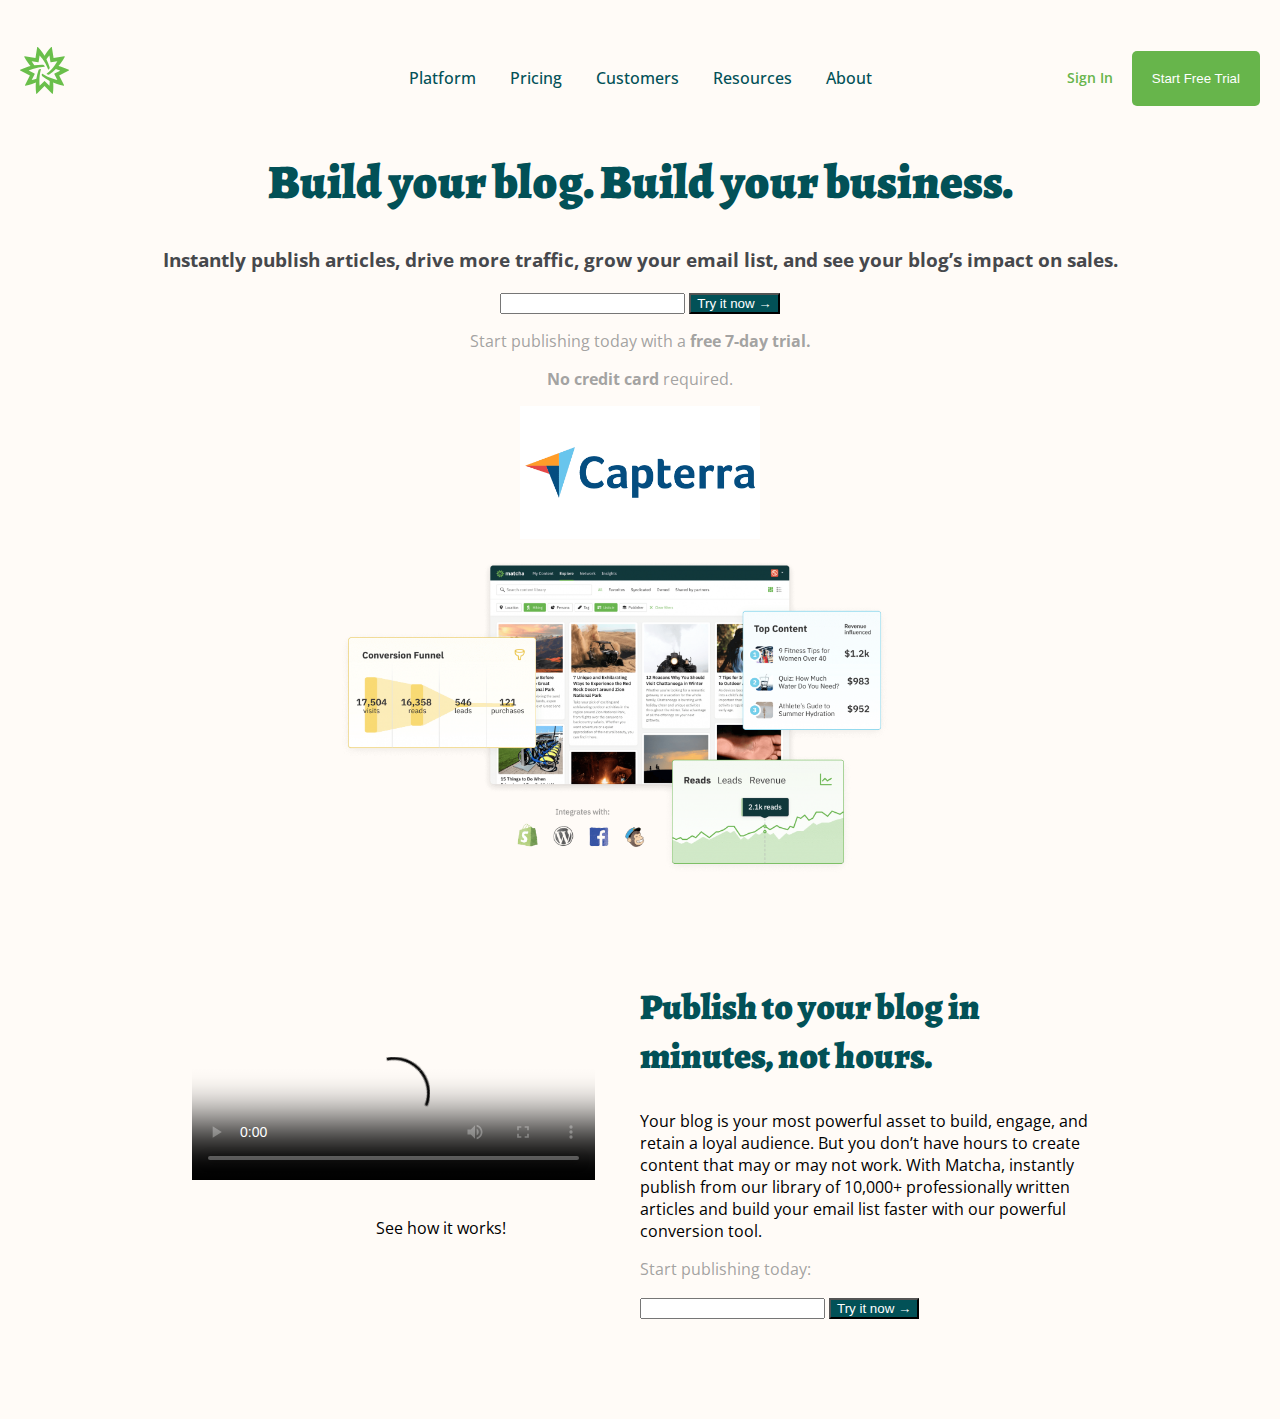
==== index.html @ ad41c211 "Este es el commit de la tercera clase" ====
<!DOCTYPE html>
<html>
    <head>
        <link rel="preconnect" href="https://fonts.googleapis.com">
        <link rel="preconnect" href="https://fonts.gstatic.com" crossorigin>
        <link href="https://fonts.googleapis.com/css2?family=Alegreya:wght@500;700;900&family=Open+Sans:wght@400;500;700&display=swap" rel="stylesheet">
        <link rel="stylesheet" href="styles.css">
        <title>Matcha</title>
    </head>
    <body>

        <!-- Esta es la barra de navegacion -->
        <section>
            <header class="header">
                <a href="/" class="imagen_matcha">
                    <img class="logo_matcha" src="images/matcha-logo.svg" alt="Logo de Matcha">
                </a>

                <nav class="navbar">
                    <ul>
                        <li>Platform</li>
                        <li>Pricing</li>
                        <li>Customers</li>
                        <li>Resources</li>
                        <li>About</li>
                    </ul>
                </nav>

                <div class="actions">
                    <a href="/">Sign In</a>
                    <button>Start Free Trial</button>
                </div>
            </header>
        </section>


        <!-- Esta es la seccion inicial -->
        <section class="main">
            <h1>Build your blog. Build your business.</h1>
            <h3>
                Instantly publish articles, drive more traffic, grow your email list, and see your blog’s impact on sales.
            </h3>
            <form>
                <input type="email" />
                <button type="submit">
                    Try it now &rarr;
                </button>
            </form>

            <p class="color-gris-seccion-inicial">
                Start publishing today with a <strong>free 7-day trial.</strong>
            </p>
            <p class="color-gris-seccion-inicial">
                <strong>No credit card</strong> required.
            </p>

            <figure>
                <img class="first-image" src="images/capterra-inc-vector-logo.png" alt="Capterra">
            </figure>
            <figure>
                <img class="second-image" src="images/intro_group_image.png" alt="Intro to matcha">
            </figure>
        </section>

        <section class="publish">
            <article class="video">
                <div class="video-contenedor">
                    <video
                        class="cuadro-video"
                        poster="https://cdn.videvo.net/videvo_files/video/premium/video0036/thumbnails/computer_code00_small.jpg"
                        controls
                    >
                        <source
                            src="https://cdn.videvo.net/videvo_files/video/premium/video0036/small_watermarked/computer_code00_preview.mp4"
                        />
                        <source
                            src="https://cdn.videvo.net/videvo_files/video/premium/video0036/small_watermarked/computer_code00_preview.webm"
                        />
                    </video>
                </div>
                <figure class="see-how-it-works">
                    <img class="green-arrow" src="https://i.pinimg.com/474x/b0/61/de/b061de337ba79e850b40f7af96addc5a.jpg" alt="">
                    <p>See how it works!</p>
                </figure>
            </article>

            <!-- Poner el texto de la publicidad -->
            <article class="publicidad">
                <h2 class="titulo-publish">Publish to your blog in minutes, not hours.</h2>
                <p>
                    Your blog is your most powerful asset to build, engage, and retain a loyal audience. But you don’t have hours to create content that may or may not work. With Matcha, instantly publish from our library of 10,000+ professionally written articles and build your email list faster with our powerful conversion tool.
                </p>
                <p class="color-gris">Start publishing today:</p>
                <form>
                    <input type="email" />
                    <button type="submit">
                        Try it now &rarr;
                    </button>
                </form>
            </article>

        </section>
    </body>
</html>
---- styles.css ----
body {
    background-color: #fffbf7;
    margin: 0;
    font-family: "Open Sans", sans-serif;
}

h3 {
    color: #46484c;
}

.color-gris-seccion-inicial {
    color: #8b8b8bcc;
}

button {
    color: #ffffff;
    background-color: #025157;
}

.header {
    margin: 40px 20px 0;
    font-size: 0;
}

.header > * {
    display: inline-block;
    font-size: 16px;
    vertical-align: middle;
    height: 100%;
    line-height: 45px;
}

.header li {
    display: inline;
    margin: 0 15px;
}

.header ul {
    padding: 0;
}

.logo_matcha {
    width: 50px;
}

.imagen_matcha {
    width: 20%;
}

.navbar {
    width: 60%;
    text-align: center;
    color: #025157;
    font-weight: 500;
}

.actions {
    width: 20%;
    text-align: right;
    font-size: 14px;
    font-weight: 600;
}

.actions a {
    color: #67b54b;
    text-decoration: none;
    margin: 0 15px;
}

.actions button {
    border-radius: 5px;
    background-color: #67b54b;
    color: #ffffff;
    border: none;
    padding: 20px;
}

.first-image {
    width: 20%;
    text-align: center;
}

.second-image {
    width: 50%;
    text-align: center;
}

.main {
    text-align: center;
}

.main h1 {
    font-family: 'Alegreya', serif;
    font-size: 48px;
    font-weight: 900;
    color: #025157;
}

.publish {
    display: flex;
    width: 70%;
    margin: 100px auto;
    align-items: center;
}


.publish .publicidad .titulo-publish {
    font-family: 'Alegreya', serif;
    font-size: 36px;
    font-weight: 900;
    color: #025157;
    margin-top: 0;
}

.publish .publicidad .color-gris {
    color: #8b8b8bcc;
}

.publish .video {
    flex: 1;
}

.publish .video .video-contenedor {
    width: 90%;
}

.publish .video .video-contenedor .cuadro-video {
    width: 100%;
}

.publish .video .see-how-it-works {
    display: flex;
    justify-content: center;
}

.publish .video .see-how-it-works .green-arrow {
    width: 50px;
}

.publish .publicidad {
    flex: 1;
}
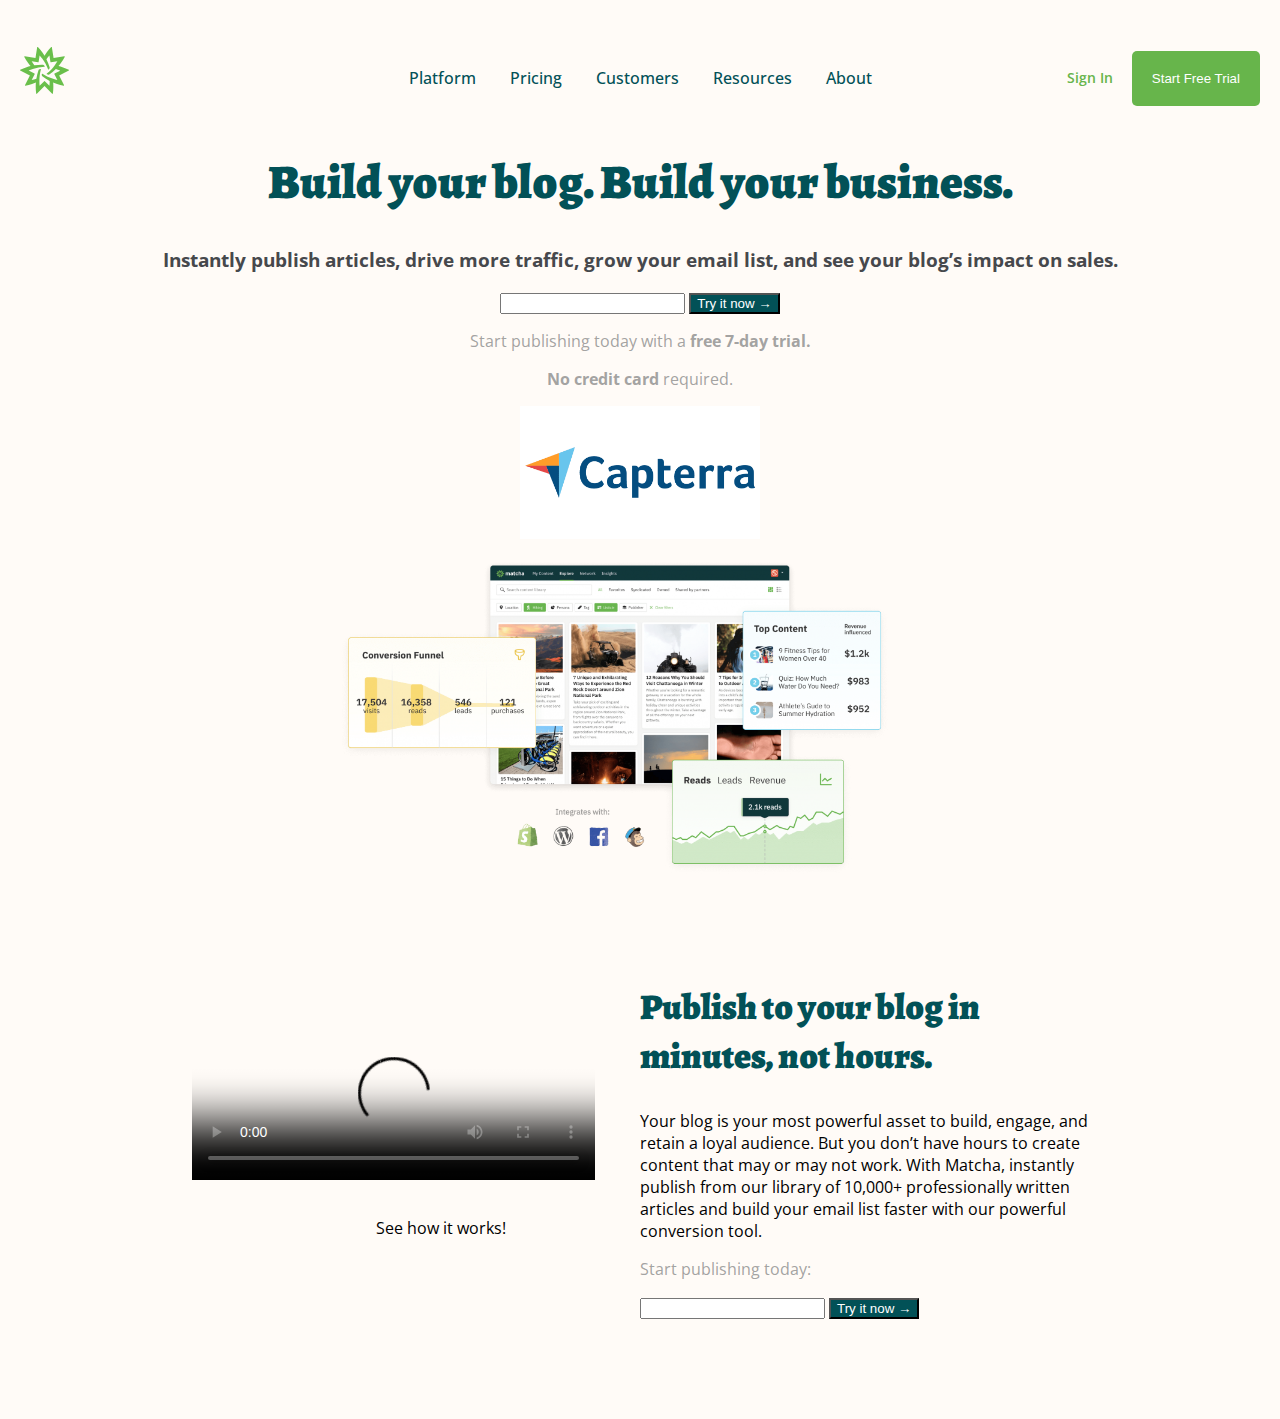
==== commit 61166f26: "Este commit cambia el de la tercera clase" ====
--- a/index.html
+++ b/index.html
@@ -99,6 +99,7 @@
                 </form>
             </article>
 
+
         </section>
     </body>
 </html>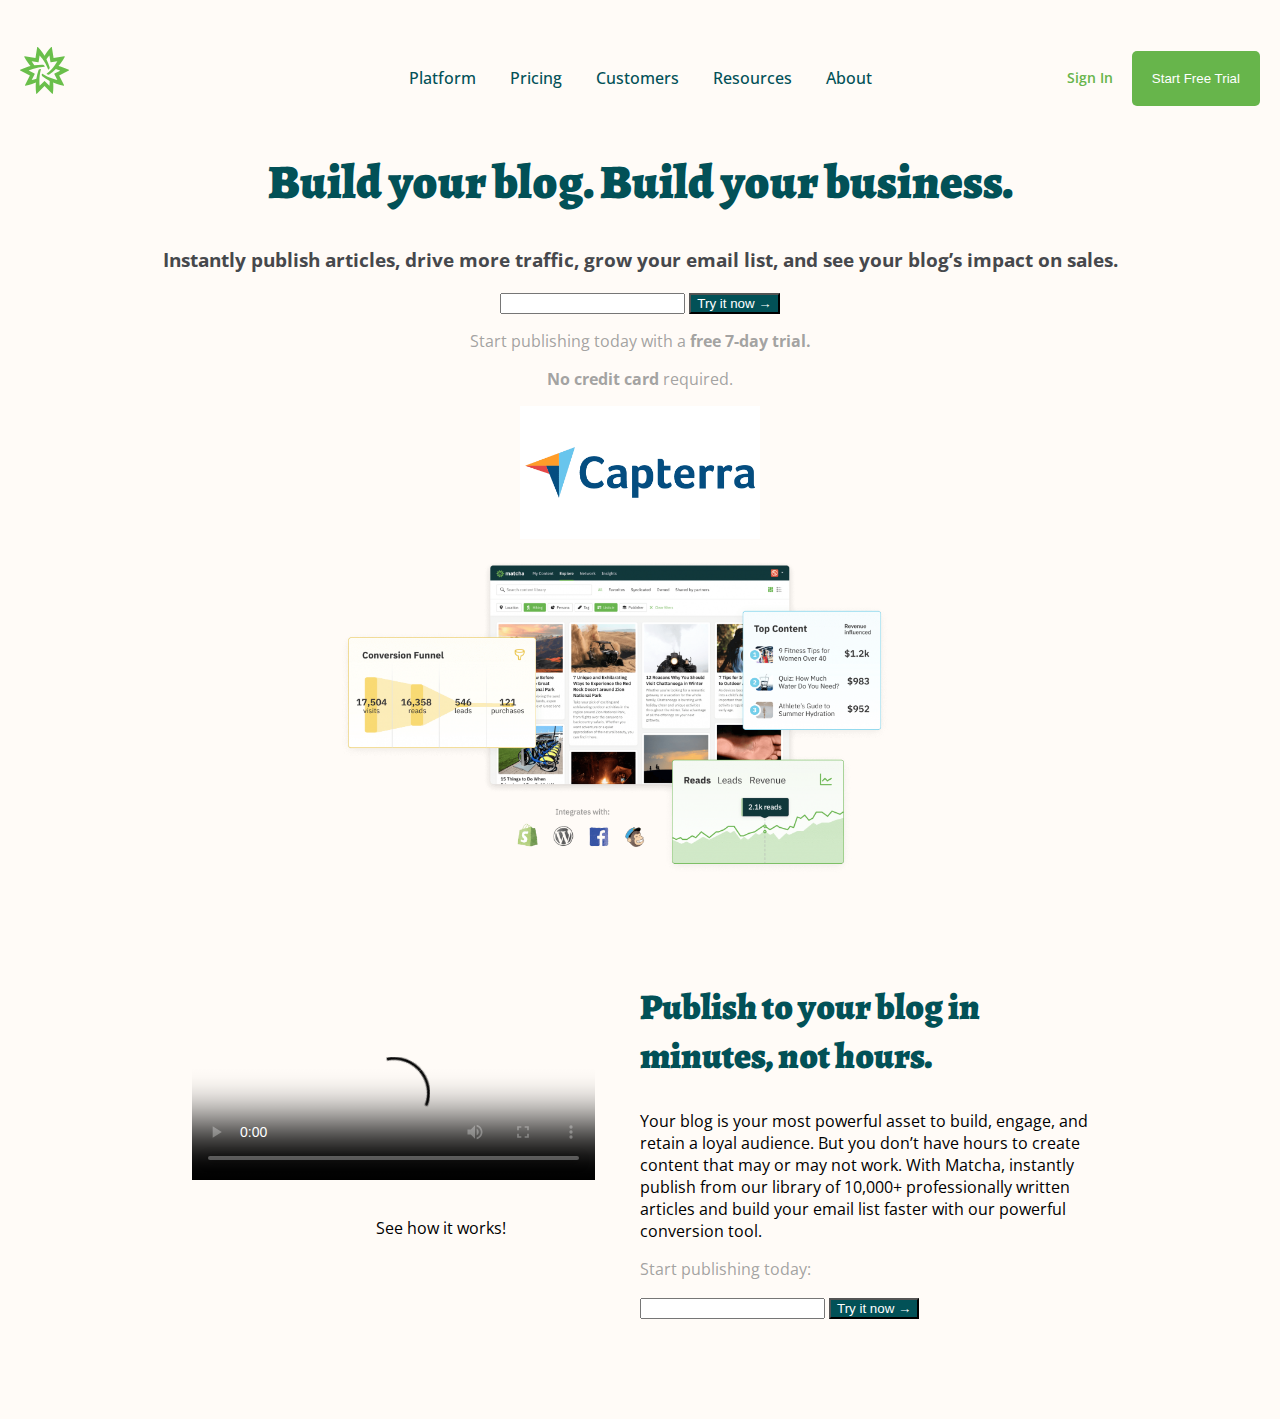
==== commit 9ef31425: "cambios en la rama develop de la tercera clase" ====
--- a/index.html
+++ b/index.html
@@ -99,7 +99,6 @@
                 </form>
             </article>
 
-
         </section>
     </body>
 </html>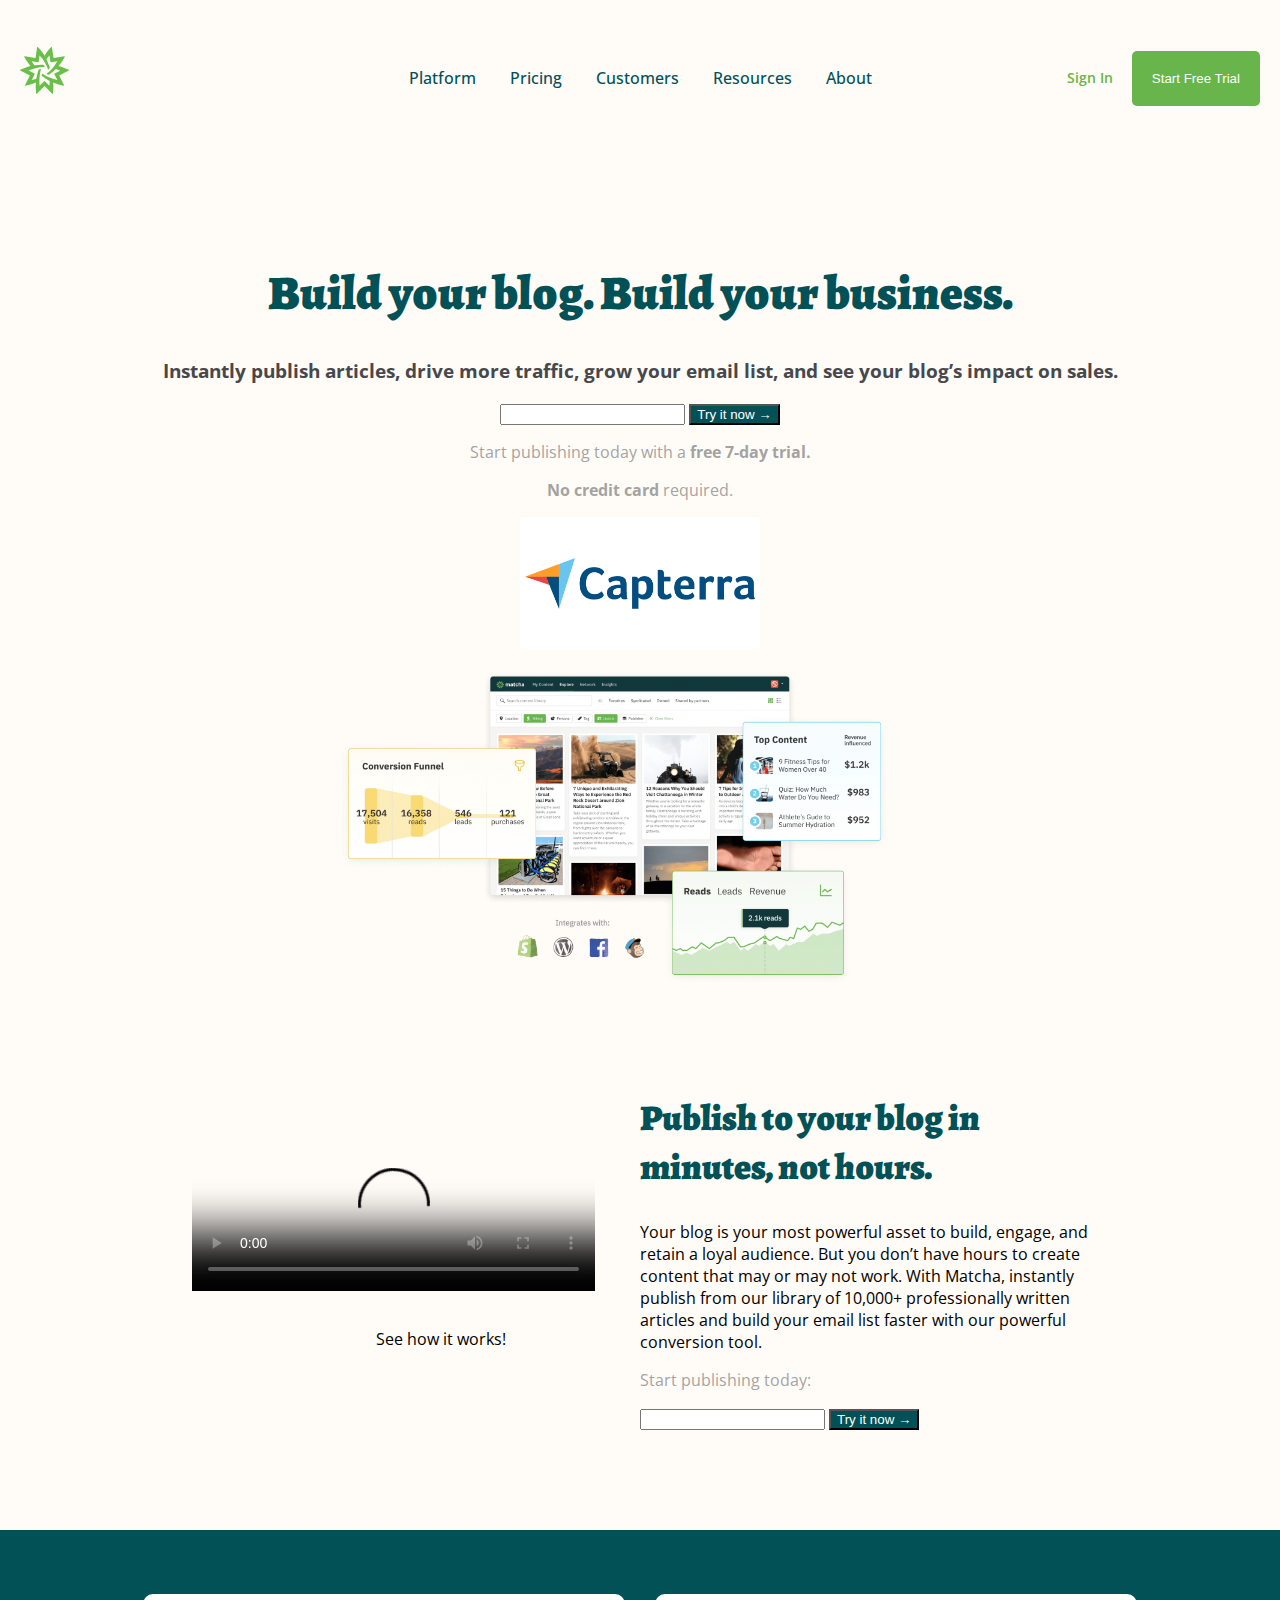
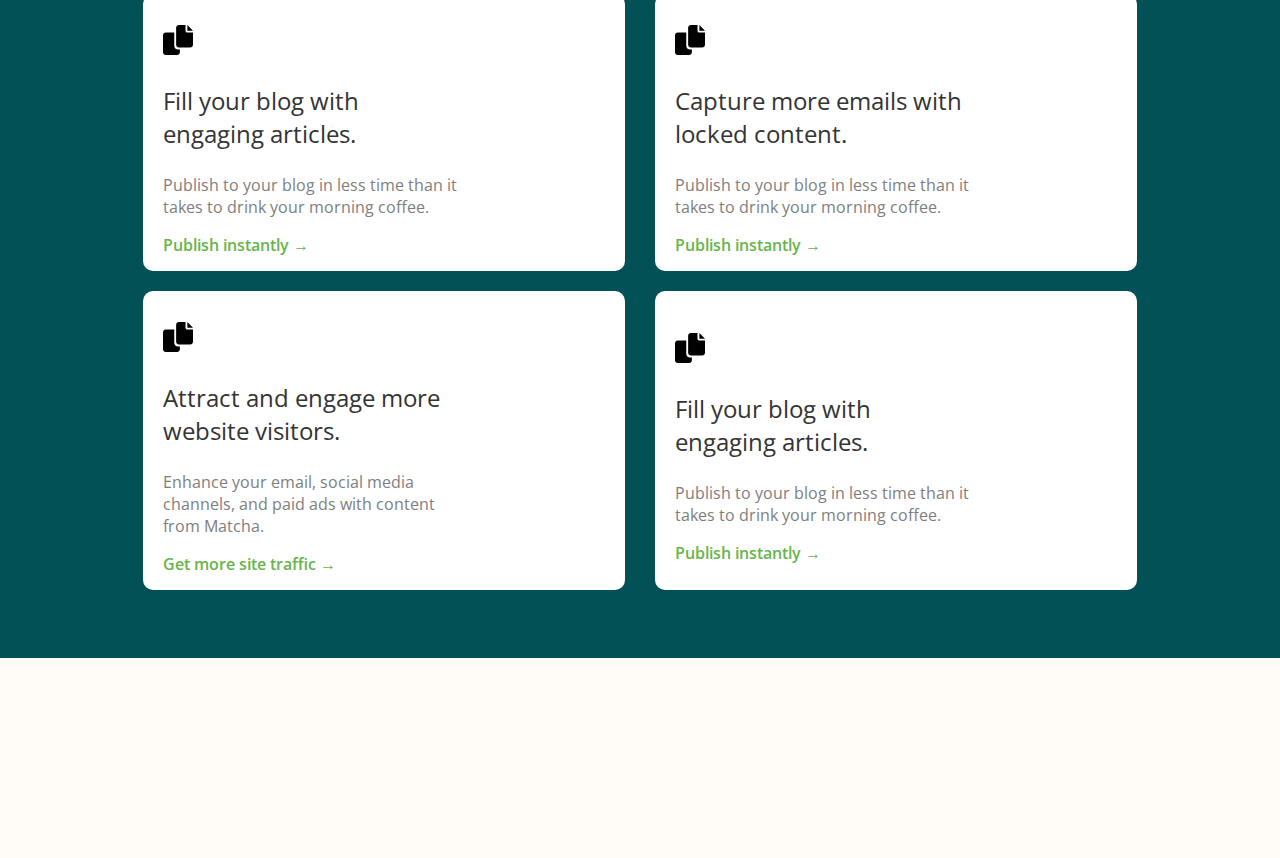
==== commit e19b2029: "Este es el cambio de la clase 4" ====
--- a/index.html
+++ b/index.html
@@ -10,7 +10,7 @@
     <body>
 
         <!-- Esta es la barra de navegacion -->
-        <section>
+        <section class="main-nav">
             <header class="header">
                 <a href="/" class="imagen_matcha">
                     <img class="logo_matcha" src="images/matcha-logo.svg" alt="Logo de Matcha">
@@ -99,6 +99,93 @@
                 </form>
             </article>
 
+
         </section>
+
+        <!-- Segunda seccion con grid y flexbox -->
+
+        <section class="features">
+            <article class="feature-card">
+                <div class="feature-content">
+                    <div class="feature-text">
+                        <figure>
+                            <img src="./images/copy-solid.svg" alt="Publish icon">
+                        </figure>
+                        <h3>Fill your blog with engaging articles.</h3>
+                        <p>
+                            Publish to your blog in less time than it takes to drink your
+                            morning coffee.
+                        </p>
+                        <a href="">Publish instantly →</a>
+                    </div>
+                    <div class="feature-image">
+                        <figure class="movimiento">
+                            <img src="https://getmatcha.com/wp-content/uploads/2020/08/Group-376-1.png" alt="">
+                        </figure>
+                    </div>
+                </div>
+            </article>
+            <article class="feature-card">
+                <div class="feature-content">
+                    <div class="feature-text">
+                        <figure>
+                            <img src="./images/copy-solid.svg" alt="Publish icon">
+                        </figure>
+                        <h3>Capture more emails with locked content.</h3>
+                        <p>
+                            Publish to your blog in less time than it takes to drink your
+                            morning coffee.
+                        </p>
+                        <a href="">Publish instantly →</a>
+                    </div>
+                    <div class="feature-image">
+                        <figure class="movimiento">
+                            <img src="https://getmatcha.com/wp-content/uploads/2020/08/Group-376-1.png" alt="">
+                        </figure>
+                    </div>
+                </div>
+            </article>
+            <article class="feature-card">
+                <div class="feature-content">
+                    <div class="feature-text">
+                        <figure>
+                            <img src="./images/copy-solid.svg" alt="Publish icon">
+                        </figure>
+                        <h3>Attract and engage more website visitors.</h3>
+                        <p>
+                            Enhance your email, social media channels, and paid ads with content from Matcha.
+                        </p>
+                        <a href="">Get more site traffic →</a>
+                    </div>
+                    <div class="feature-image">
+                        <figure class="movimiento">
+                            <img src="https://getmatcha.com/wp-content/uploads/2020/08/Group-376-1.png" alt="">
+                        </figure>
+                    </div>
+                </div>
+            </article>
+            <article class="feature-card">
+                <div class="feature-content">
+                    <div class="feature-text">
+                        <figure>
+                            <img src="./images/copy-solid.svg" alt="Publish icon">
+                        </figure>
+                        <h3>Fill your blog with engaging articles.</h3>
+                        <p>
+                            Publish to your blog in less time than it takes to drink your
+                            morning coffee.
+                        </p>
+                        <a href="">Publish instantly →</a>
+                    </div>
+                    <div class="feature-image">
+                        <figure class="movimiento">
+                            <img src="https://getmatcha.com/wp-content/uploads/2020/08/Group-376-1.png" alt="">
+                        </figure>
+                    </div>
+                </div>
+            </article>
+        </section>
+
+
     </body>
 </html>--- a/styles.css
+++ b/styles.css
@@ -15,6 +15,14 @@
 button {
     color: #ffffff;
     background-color: #025157;
+}
+
+.main-nav {
+    position: fixed;
+    top: 0;
+    left: 0;
+    right: 0;
+    background-color: #fffbf7;
 }
 
 .header {
@@ -87,6 +95,7 @@
 
 .main {
     text-align: center;
+    margin-top: 260px;
 }
 
 .main h1 {
@@ -140,3 +149,76 @@
 .publish .publicidad {
     flex: 1;
 }
+
+.features {
+    display: grid;
+    grid-template: repeat(2, 1fr) / repeat(2, 1fr);
+    height: 600px;
+    background-color: #025157;
+    padding: 5% 10%;
+
+    /* se va a borrar al final */
+    margin-bottom: 200px;
+}
+
+.feature-card {
+    margin: 0 15px 20px;
+}
+
+.feature-content {
+    background-color: #fff;
+    border-radius: 10px;
+    height: 100%;
+    display: flex;
+    align-items: center;
+    overflow: hidden;
+}
+
+.feature-content .feature-text {
+    flex: 2;
+    padding: 15px 20px;
+}
+
+.feature-content .feature-text h3 {
+    font-size: 24px;
+    color: #343434;
+    font-weight: 400;
+}
+.feature-content .feature-text p {
+    font-size: 16px;
+    color: #7e7e7e;
+    font-weight: 400;
+}
+.feature-content .feature-text a {
+    font-size: 16px;
+    color: #67b54b;
+    font-weight: 600;
+    text-decoration: none;
+}
+
+.feature-text figure {
+    margin-left: 0;
+}
+
+.feature-text figure img {
+    height: 30px;
+}
+.feature-content .feature-image {
+    flex: 1
+}
+
+.feature-image figure {
+    width: 100%
+}
+
+.feature-image figure img {
+    width: 100%
+}
+
+.movimiento {
+    transition: width 1s;
+}
+
+.movimiento:hover {
+    width: 150%;
+}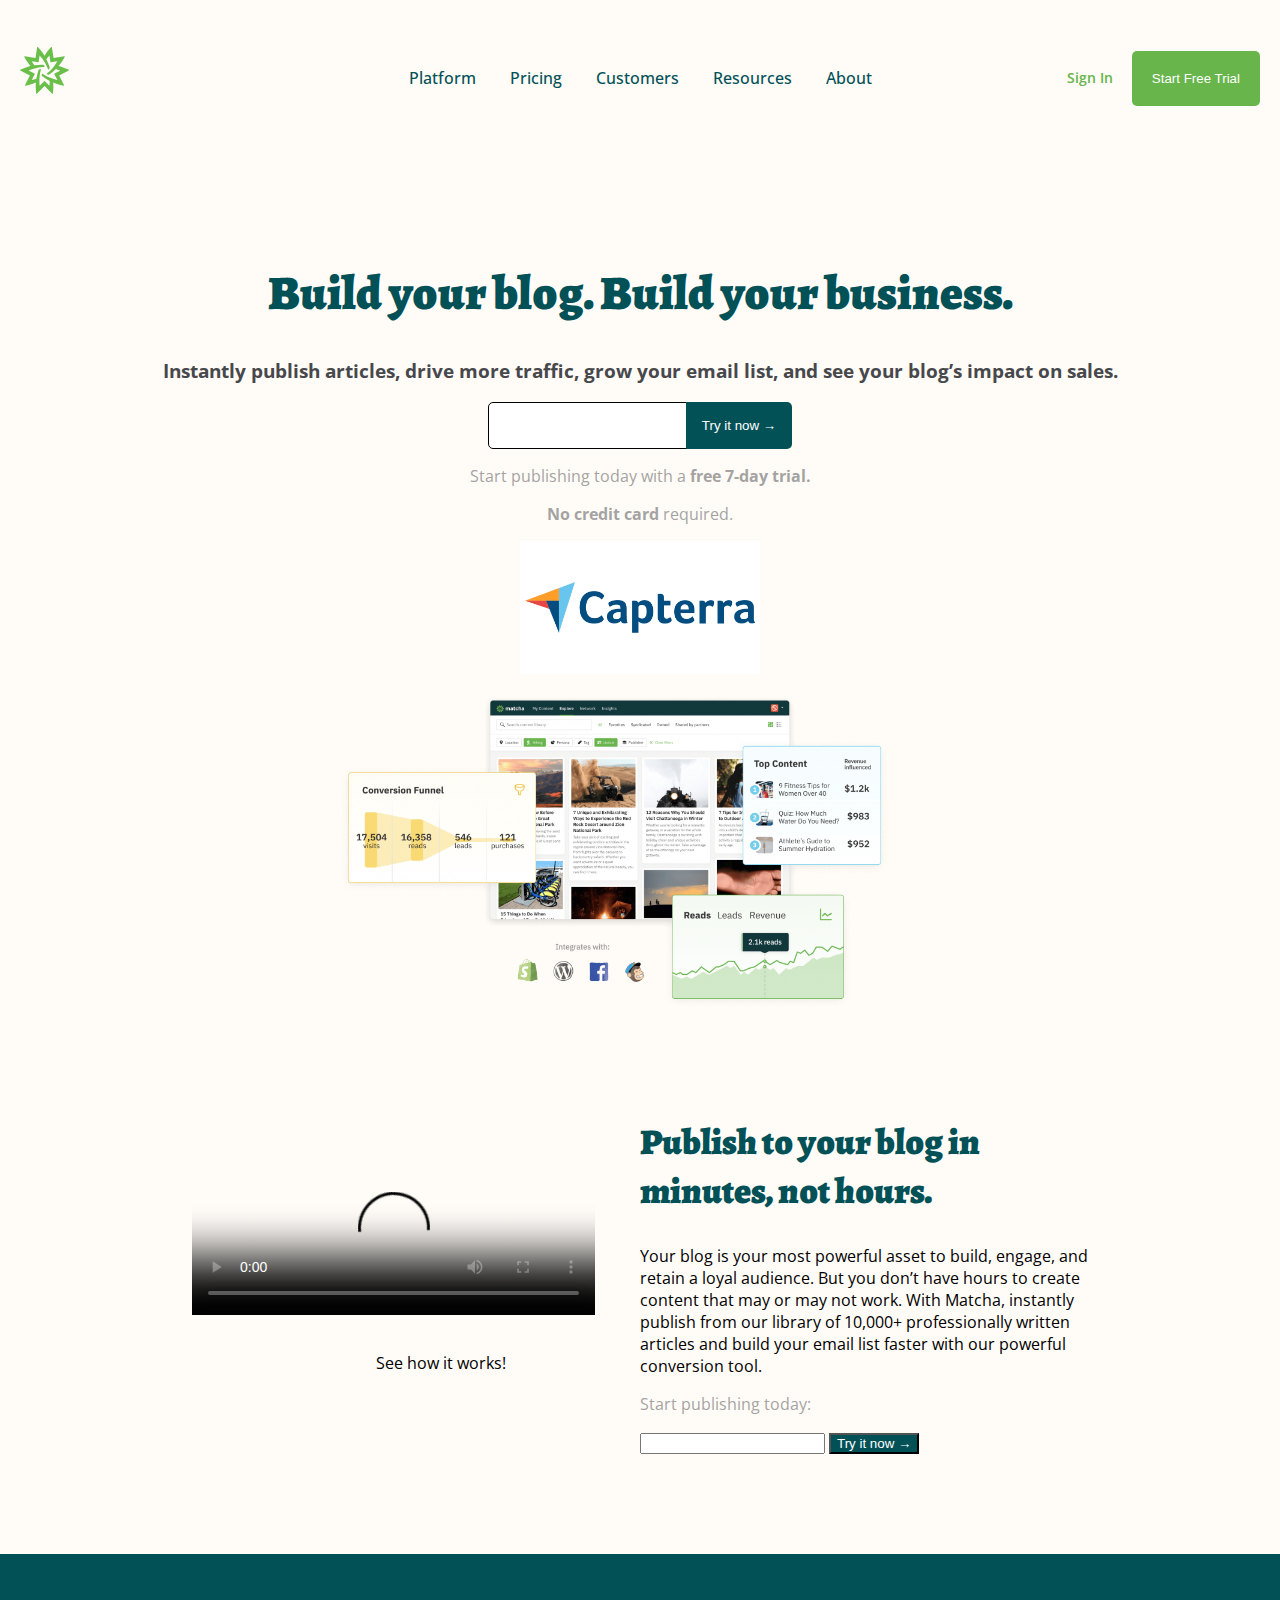
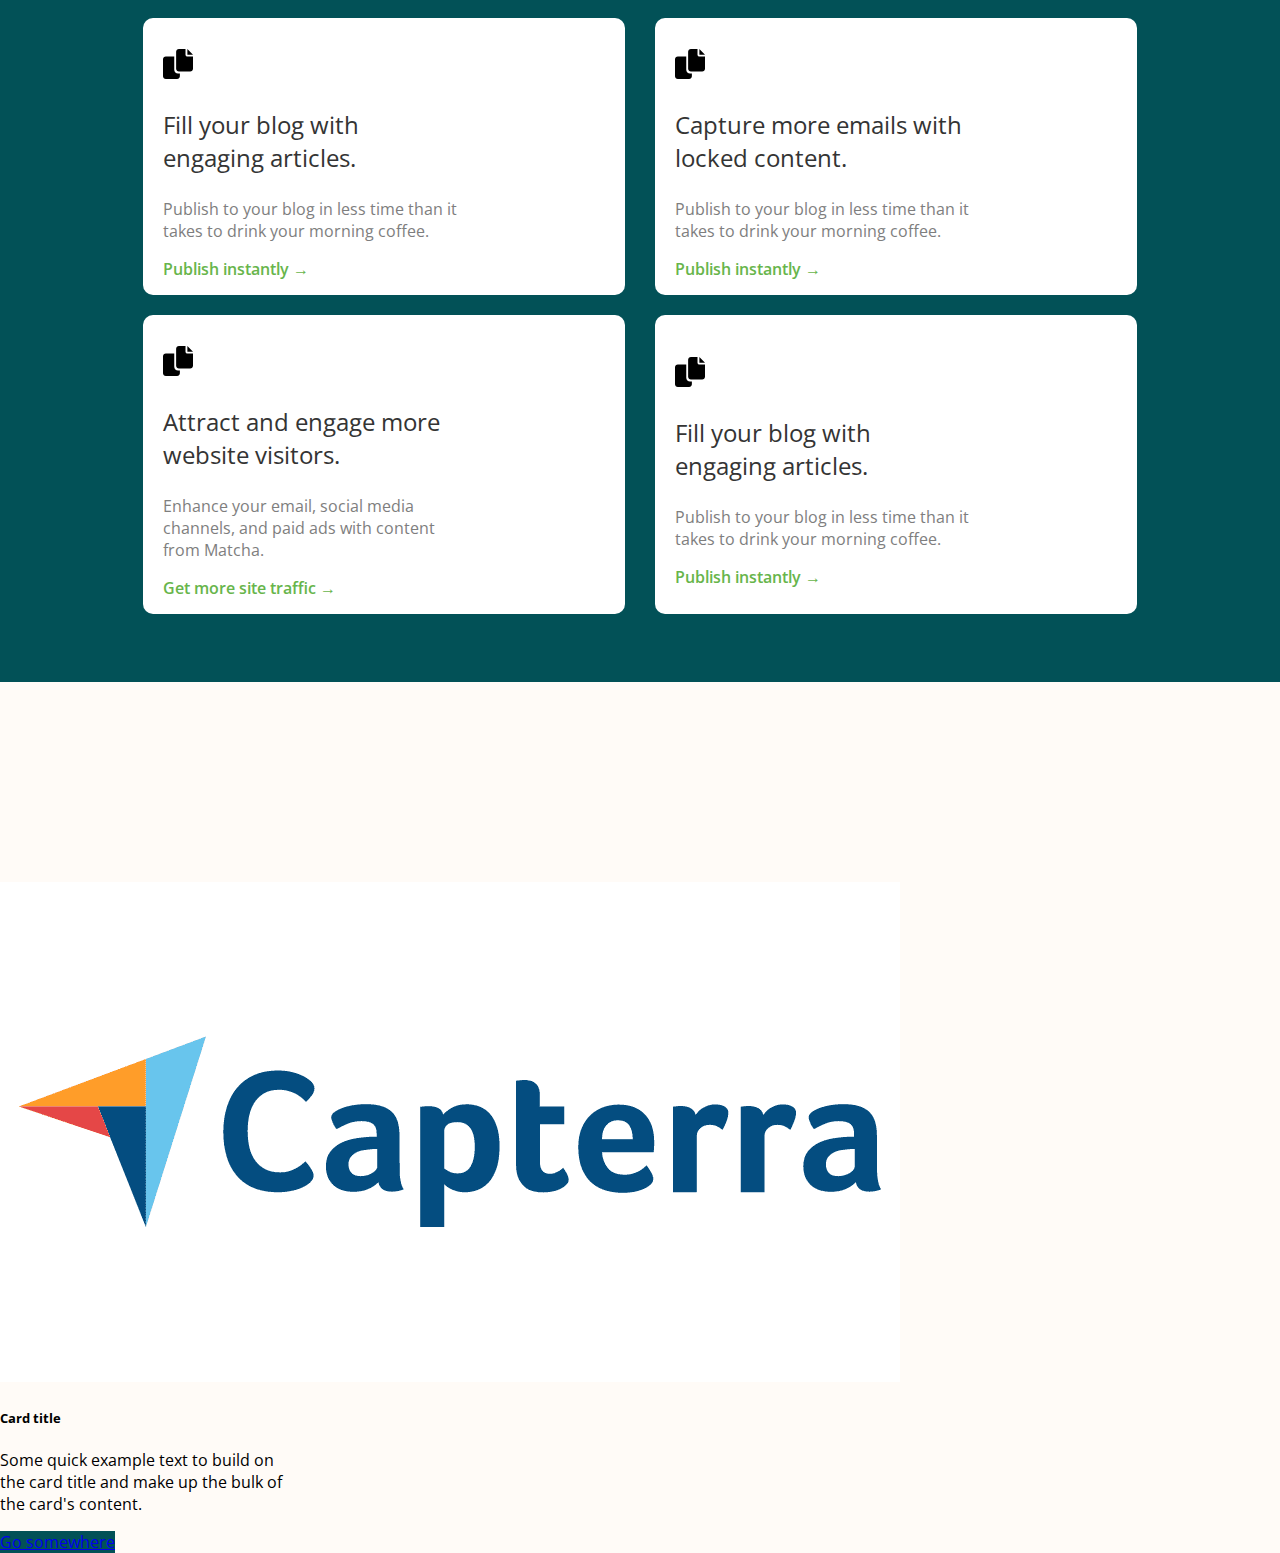
==== commit 49da51f6: "Este es el commit de la quinta clase" ====
--- a/index.html
+++ b/index.html
@@ -1,6 +1,8 @@
 <!DOCTYPE html>
 <html>
     <head>
+        <meta name="viewport" content="width=device-width,initial-scale=1.0,user-scalable=no">
+        <link href="https://cdn.jsdelivr.net/npm/bootstrap@5.2.0-beta1/dist/css/bootstrap.min.css" rel="stylesheet" integrity="sha384-0evHe/X+R7YkIZDRvuzKMRqM+OrBnVFBL6DOitfPri4tjfHxaWutUpFmBp4vmVor" crossorigin="anonymous">
         <link rel="preconnect" href="https://fonts.googleapis.com">
         <link rel="preconnect" href="https://fonts.gstatic.com" crossorigin>
         <link href="https://fonts.googleapis.com/css2?family=Alegreya:wght@500;700;900&family=Open+Sans:wght@400;500;700&display=swap" rel="stylesheet">
@@ -98,8 +100,6 @@
                     </button>
                 </form>
             </article>
-
-
         </section>
 
         <!-- Segunda seccion con grid y flexbox -->
@@ -186,6 +186,18 @@
             </article>
         </section>
 
-
+        <section class="container">
+            <div class="card" style="width: 18rem;">
+                <img src="images/capterra-inc-vector-logo.png" class="card-img-top" alt="Capterra">
+                <div class="card-body">
+                    <h5 class="card-title">Card title</h5>
+                    <p class="card-text">Some quick example text to build on the card title and make up the bulk of the card's content.</p>
+                    <a href="#" class="btn btn-danger">Go somewhere</a>
+                </div>
+            </div>
+        </section>
+
+        <script src="https://cdn.jsdelivr.net/npm/@popperjs/core@2.11.5/dist/umd/popper.min.js" integrity="sha384-Xe+8cL9oJa6tN/veChSP7q+mnSPaj5Bcu9mPX5F5xIGE0DVittaqT5lorf0EI7Vk" crossorigin="anonymous"></script>
+        <script src="https://cdn.jsdelivr.net/npm/bootstrap@5.2.0-beta1/dist/js/bootstrap.min.js" integrity="sha384-kjU+l4N0Yf4ZOJErLsIcvOU2qSb74wXpOhqTvwVx3OElZRweTnQ6d31fXEoRD1Jy" crossorigin="anonymous"></script>
     </body>
 </html>--- a/styles.css
+++ b/styles.css
@@ -18,6 +18,7 @@
 }
 
 .main-nav {
+    z-index: 1;
     position: fixed;
     top: 0;
     left: 0;
@@ -103,6 +104,21 @@
     font-size: 48px;
     font-weight: 900;
     color: #025157;
+}
+
+.main form input {
+    padding: 15px;
+    border-radius: 5px;
+    border: 1px solid black;
+}
+
+.main form button {
+    margin-left: -15px;
+    border-radius: 5px;
+    border: none;
+    padding: 16px;
+    border-bottom-left-radius: 0;
+    border-top-left-radius: 0;
 }
 
 .publish {
@@ -221,4 +237,53 @@
 
 .movimiento:hover {
     width: 150%;
+}
+
+.container .card-body a {
+    background-color: #025157;
+}
+
+
+/* Media queries */
+
+@media screen and (max-width: 425px) {
+    .main form {
+        margin-bottom: 25px;
+    }
+
+    .color-gris-seccion-inicial {
+        margin: 0;
+    }
+
+    .first-image {
+        width: 70%;
+    }
+
+    .second-image {
+        width: 100%;
+    }
+
+    .navbar,
+    .actions {
+        display: none;
+    }
+
+    .main {
+        margin-top: 130px;
+    }
+
+    .main h1 {
+        font-size: 30px;
+    }
+
+    .publish {
+        flex-direction: column;
+        margin: 15px auto;
+        width: 90%;
+    }
+
+    .features {
+        height: fit-content;
+        grid-template: repeat(4, 1fr) / 1fr;
+    }
 }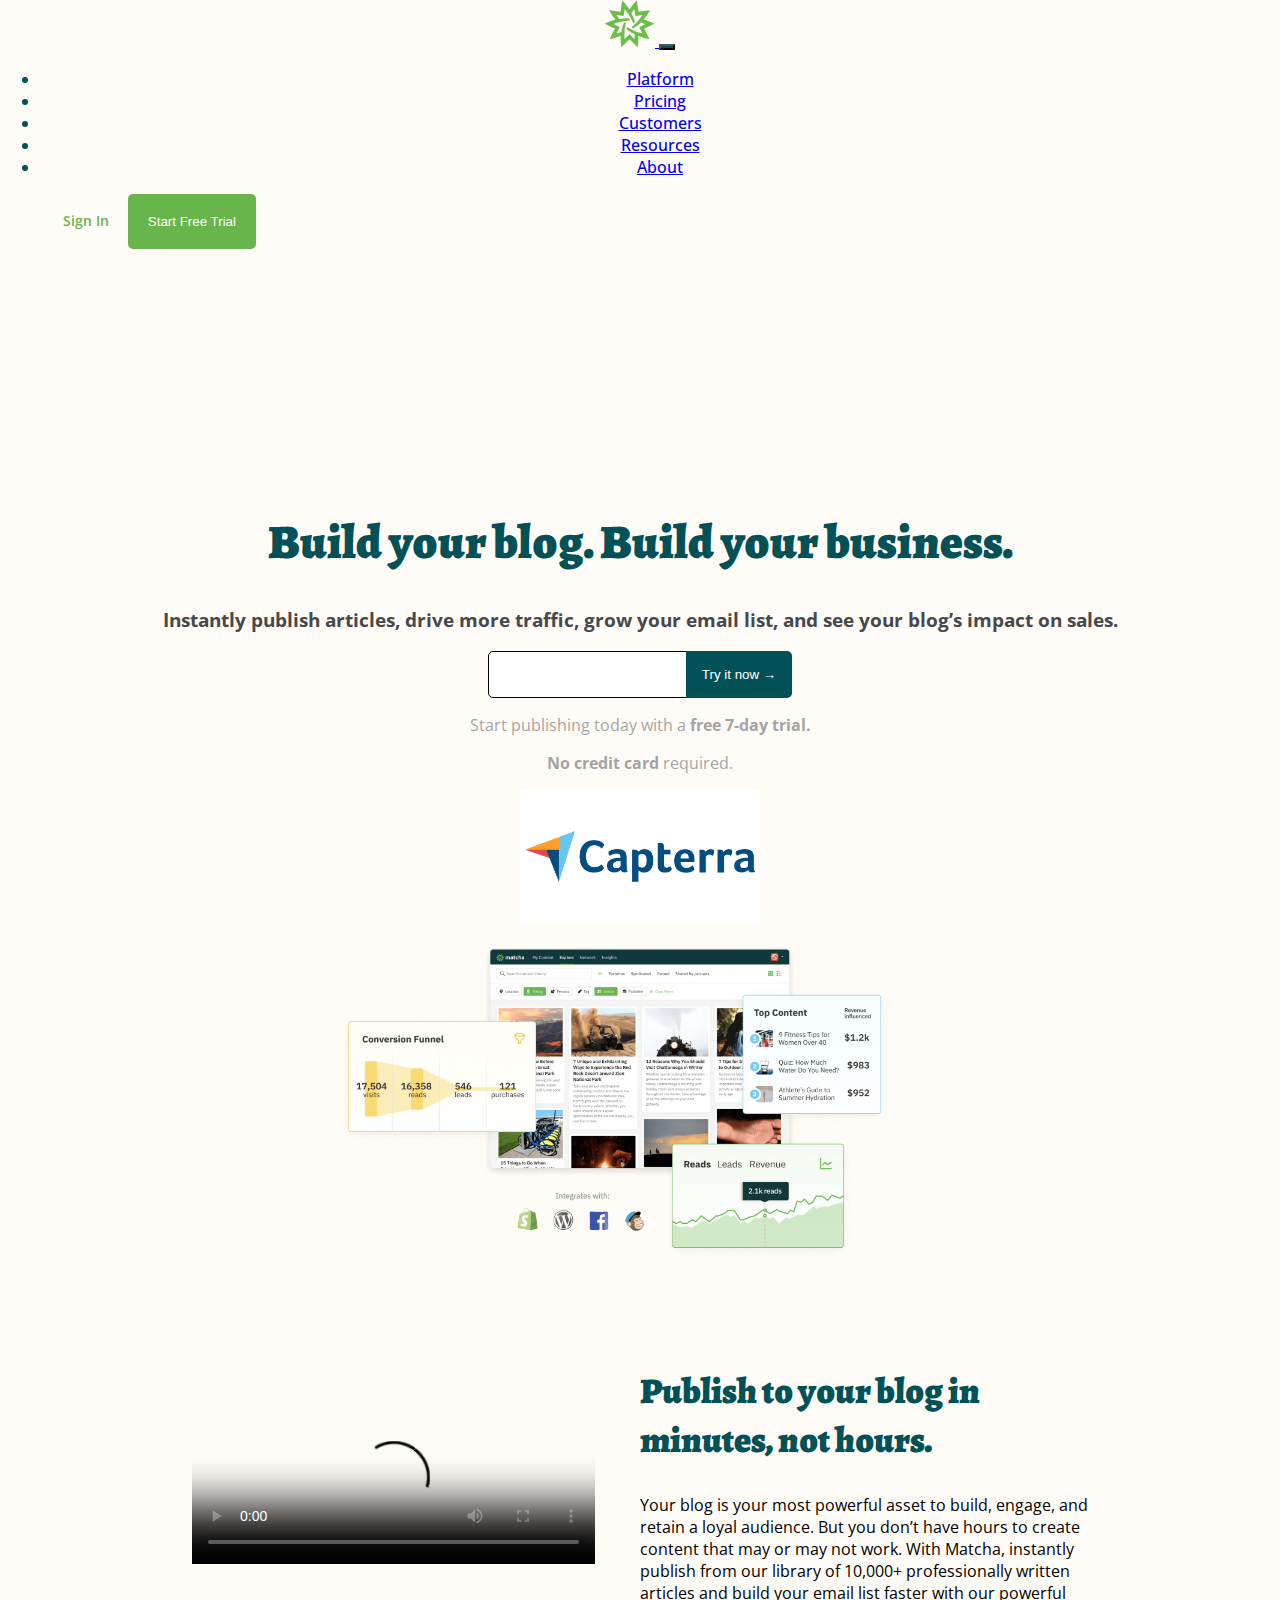
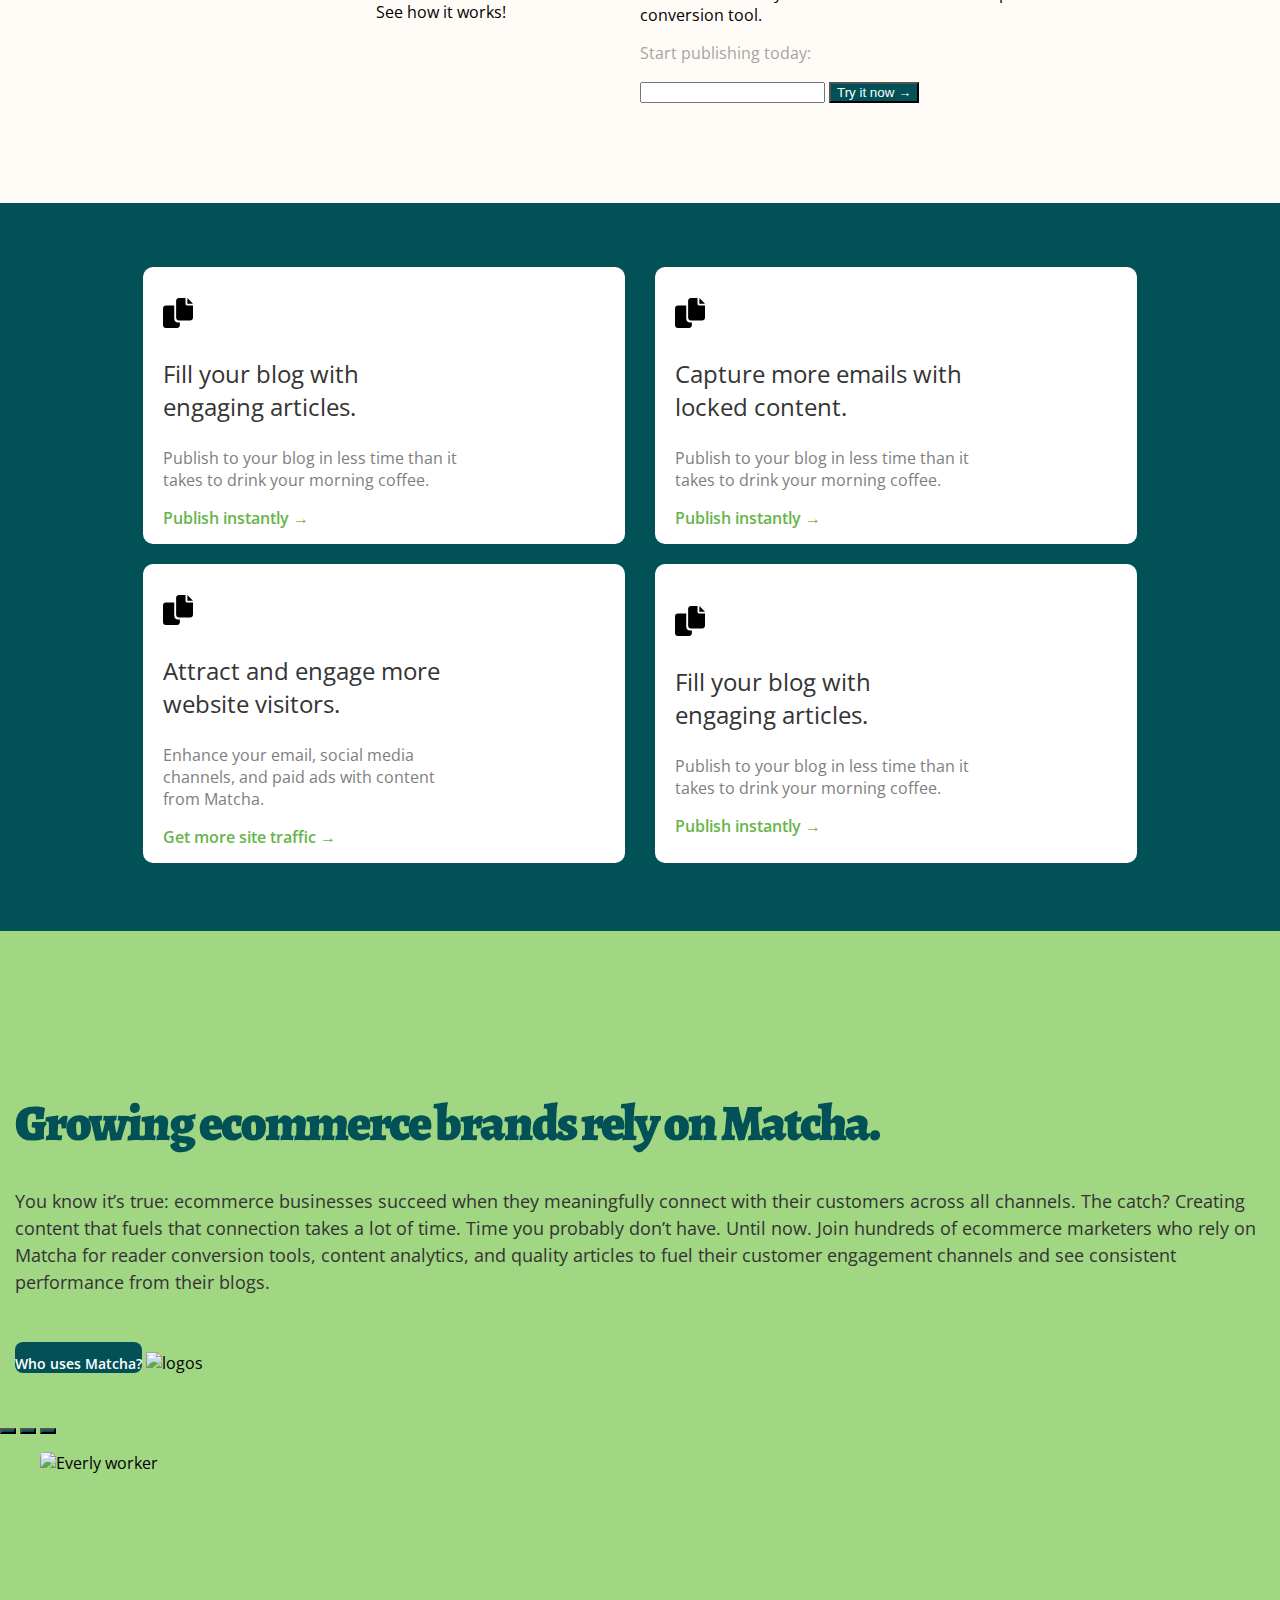
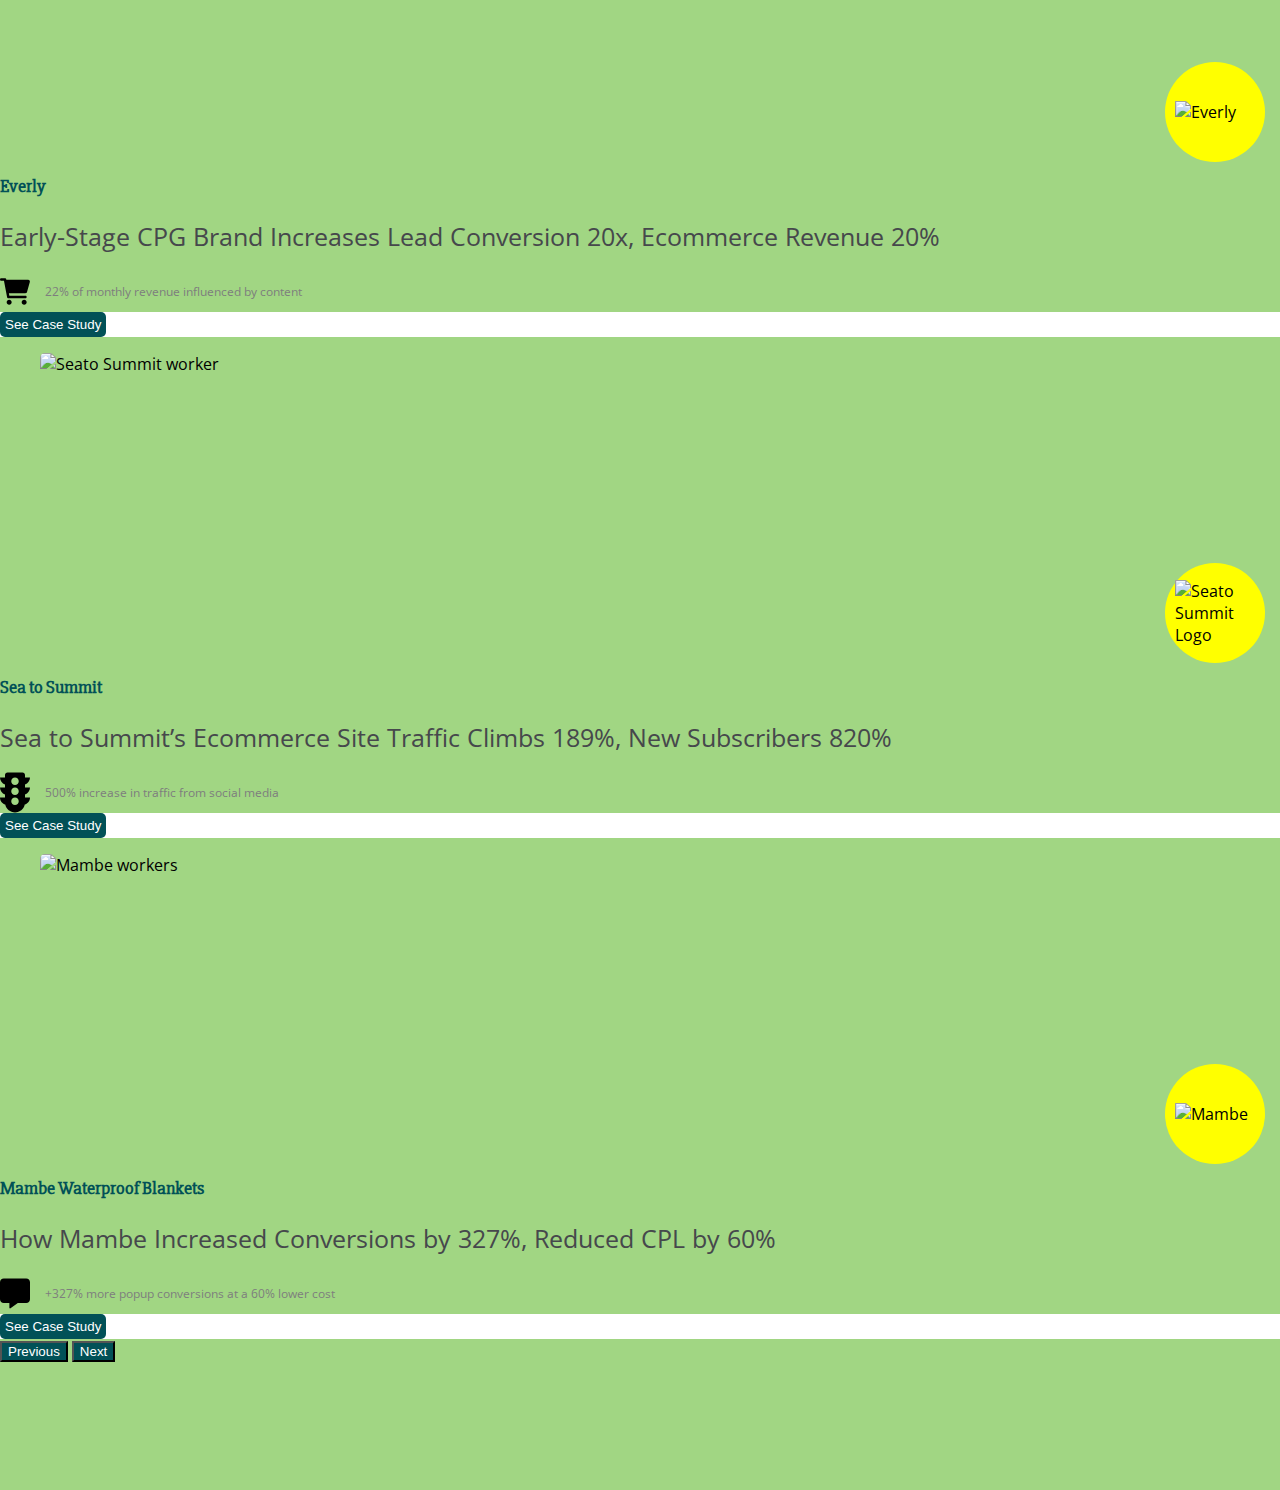
==== commit f59d7d60: "Cambios adicionales a la quinta clase" ====
--- a/index.html
+++ b/index.html
@@ -5,14 +5,14 @@
         <link href="https://cdn.jsdelivr.net/npm/bootstrap@5.2.0-beta1/dist/css/bootstrap.min.css" rel="stylesheet" integrity="sha384-0evHe/X+R7YkIZDRvuzKMRqM+OrBnVFBL6DOitfPri4tjfHxaWutUpFmBp4vmVor" crossorigin="anonymous">
         <link rel="preconnect" href="https://fonts.googleapis.com">
         <link rel="preconnect" href="https://fonts.gstatic.com" crossorigin>
-        <link href="https://fonts.googleapis.com/css2?family=Alegreya:wght@500;700;900&family=Open+Sans:wght@400;500;700&display=swap" rel="stylesheet">
+        <link href="https://fonts.googleapis.com/css2?family=Alegreya:wght@500;700;900&family=Open+Sans:wght@400;500;700&family=Slabo+27px&display=swap" rel="stylesheet">
         <link rel="stylesheet" href="styles.css">
         <title>Matcha</title>
     </head>
     <body>
 
         <!-- Esta es la barra de navegacion -->
-        <section class="main-nav">
+        <!-- <section class="main-nav">
             <header class="header">
                 <a href="/" class="imagen_matcha">
                     <img class="logo_matcha" src="images/matcha-logo.svg" alt="Logo de Matcha">
@@ -33,8 +33,43 @@
                     <button>Start Free Trial</button>
                 </div>
             </header>
-        </section>
-
+        </section> -->
+
+        <!-- Esta es la nueva barra de navegacion con Bootstrap -->
+
+        <nav class="main-nav-bg-color navbar navbar-expand-lg fixed-top">
+            <div class="container-fluid">
+              <a class="navbar-brand" href="#">
+                <img class="logo_matcha" src="images/matcha-logo.svg" alt="Logo de Matcha">
+              </a>
+              <button class="navbar-toggler" type="button" data-bs-toggle="collapse" data-bs-target="#navbarSupportedContent" aria-controls="navbarSupportedContent" aria-expanded="false" aria-label="Toggle navigation">
+                <span class="navbar-toggler-icon"></span>
+              </button>
+              <div class="collapse navbar-collapse" id="navbarSupportedContent">
+                <ul class="mx-auto navbar-nav mb-2 mb-lg-0">
+                  <li class="nav-item">
+                    <a class="nav-link active" aria-current="page" href="#">Platform</a>
+                  </li>
+                  <li class="nav-item">
+                    <a class="nav-link" href="#">Pricing</a>
+                  </li>
+                  <li class="nav-item">
+                    <a class="nav-link" href="#">Customers</a>
+                  </li>
+                  <li class="nav-item">
+                    <a class="nav-link" href="#">Resources</a>
+                  </li>
+                  <li class="nav-item">
+                    <a class="nav-link" href="#">About</a>
+                  </li>
+                </ul>
+                <form class="d-flex actions mx-auto ms-md-auto" role="search">
+                    <a href="/">Sign In</a>
+                    <button>Start Free Trial</button>
+                </form>
+              </div>
+            </div>
+          </nav>
 
         <!-- Esta es la seccion inicial -->
         <section class="main">
@@ -186,13 +221,120 @@
             </article>
         </section>
 
-        <section class="container">
-            <div class="card" style="width: 18rem;">
-                <img src="images/capterra-inc-vector-logo.png" class="card-img-top" alt="Capterra">
-                <div class="card-body">
-                    <h5 class="card-title">Card title</h5>
-                    <p class="card-text">Some quick example text to build on the card title and make up the bulk of the card's content.</p>
-                    <a href="#" class="btn btn-danger">Go somewhere</a>
+        <section class="card-container">
+            <div class="container">
+                <div class="row">
+                    <article class="col-12 col-md-8 comments">
+                        <h1>Growing ecommerce brands rely on Matcha.</h1>
+                        <p>
+                          You know it’s true: ecommerce businesses succeed when they meaningfully connect with their customers across
+                          all channels. The catch? Creating content that fuels that connection takes a lot of time. Time you probably
+                          don’t have. Until now.
+                          Join hundreds of ecommerce marketers who rely on Matcha for reader conversion tools, content analytics, and
+                          quality articles to fuel their customer engagement channels and see consistent performance from their blogs.
+                        </p>
+                        <div class="col-12 d-flex flex-column justify-content-start">
+                          <a class="btn btn-beefy">Who uses Matcha?</a>
+                          <img src="https://getmatcha.com/wp-content/uploads/2020/04/logos-matcha.png" alt="logos" />
+                        </div>
+                    </article>
+
+                    <article class="col-12 col-md-4 success-stories">
+                        <div id="carouselExampleIndicators" class="carousel slide" data-bs-ride="true">
+                            <div class="carousel-indicators">
+                              <button type="button" data-bs-target="#carouselExampleIndicators" data-bs-slide-to="0" class="active" aria-current="true" aria-label="Slide 1"></button>
+                              <button type="button" data-bs-target="#carouselExampleIndicators" data-bs-slide-to="1" aria-label="Slide 2"></button>
+                              <button type="button" data-bs-target="#carouselExampleIndicators" data-bs-slide-to="2" aria-label="Slide 3"></button>
+                            </div>
+                            <div class="carousel-inner w-75 mx-auto">
+                              <div class="carousel-item active">
+                                <div class="card">
+                                    <div class="card-media">
+                                      <figure>
+                                        <img src="https://getmatcha.com/wp-content/uploads/2019/05/profile-headshot-square.png" alt="Everly worker">
+                                      </figure>
+                                      <div class="company">
+                                        <img src="https://getmatcha.com/wp-content/uploads/2019/05/everly_logo_blue_v3_x60@2x.png" alt="Everly">
+                                      </div>
+                                    </div>
+                                    <div class="card-body">
+                                      <h4>Everly</h4>
+                                      <h3>
+                                        Early-Stage CPG Brand Increases Lead Conversion 20x,
+                                        Ecommerce Revenue 20%
+                                      </h3>
+                                      <div class="results">
+                                        <img src="images/cart-shopping-solid.svg" alt="Cart icon">
+                                        <p>22% of monthly revenue influenced by content</p>
+                                      </div>
+                                    </div>
+                                    <div class="card-footer mx-auto">
+                                      <button>See Case Study</button>
+                                    </div>
+                                </div>
+                              </div>
+                              <div class="carousel-item">
+                                <div class="card">
+                                    <div class="card-media">
+                                      <figure>
+                                        <img src="https://getmatcha.com/wp-content/uploads/2019/08/0.jpg" alt="Seato Summit worker">
+                                      </figure>
+                                      <div class="company">
+                                        <img src="https://getmatcha.com/wp-content/uploads/2019/08/SeatoSummitLogo.png" alt="Seato Summit Logo">
+                                      </div>
+                                    </div>
+                                    <div class="card-body">
+                                      <h4>Sea to Summit</h4>
+                                      <h3>
+                                        Sea to Summit’s Ecommerce Site Traffic Climbs 189%, New
+                                        Subscribers 820%
+                                      </h3>
+                                      <div class="results">
+                                        <img src="images/traffic-light-solid.svg" alt="Audience icon">
+                                        <p>500% increase in traffic from social media</p>
+                                      </div>
+                                    </div>
+                                    <div class="card-footer mx-auto">
+                                      <button>See Case Study</button>
+                                    </div>
+                                  </div>
+                              </div>
+                              <div class="carousel-item">
+                                <div class="card">
+                                  <div class="card-media">
+                                    <figure>
+                                      <img src="https://getmatcha.com/wp-content/uploads/2019/06/matt-and-margaret_headshot.png" alt="Mambe workers">
+                                    </figure>
+                                    <div class="company">
+                                      <img src="https://getmatcha.com/wp-content/uploads/2019/06/mambe-logo-1.png" alt="Mambe">
+                                    </div>
+                                  </div>
+                                  <div class="card-body">
+                                    <h4>Mambe Waterproof Blankets</h4>
+                                    <h3>
+                                      How Mambe Increased Conversions by 327%, Reduced CPL by 60%
+                                    </h3>
+                                    <div class="results">
+                                      <img src="images/comment-alt-solid.svg" alt="Target icon">
+                                      <p>+327% more popup conversions at a 60% lower cost</p>
+                                    </div>
+                                  </div>
+                                  <div class="card-footer mx-auto">
+                                    <button>See Case Study</button>
+                                  </div>
+                                </div>
+                              </div>
+                            </div>
+                            <button class="carousel-control-prev" type="button" data-bs-target="#carouselExampleIndicators" data-bs-slide="prev">
+                              <span class="carousel-control-prev-icon" aria-hidden="true"></span>
+                              <span class="visually-hidden">Previous</span>
+                            </button>
+                            <button class="carousel-control-next" type="button" data-bs-target="#carouselExampleIndicators" data-bs-slide="next">
+                              <span class="carousel-control-next-icon" aria-hidden="true"></span>
+                              <span class="visually-hidden">Next</span>
+                            </button>
+                          </div>
+                    </article>
                 </div>
             </div>
         </section>
--- a/styles.css
+++ b/styles.css
@@ -26,6 +26,10 @@
     background-color: #fffbf7;
 }
 
+.main-nav-bg-color {
+    background-color: #fffbf7;
+}
+
 .header {
     margin: 40px 20px 0;
     font-size: 0;
@@ -57,7 +61,7 @@
 }
 
 .navbar {
-    width: 60%;
+    /* width: 60%; esta propiedad se quito para funcionar con Bootstrap */
     text-align: center;
     color: #025157;
     font-weight: 500;
@@ -172,9 +176,6 @@
     height: 600px;
     background-color: #025157;
     padding: 5% 10%;
-
-    /* se va a borrar al final */
-    margin-bottom: 200px;
 }
 
 .feature-card {
@@ -243,10 +244,148 @@
     background-color: #025157;
 }
 
+.card-container {
+    background-color: #a1d683;
+    padding: 10% 0;
+}
+
+
+.comments {
+    padding: 0 15px;
+}
+
+.comments h1 {
+    color: #025157;
+    font-weight: bold;
+    text-align: left;
+    font-family: "Alegreya", serif;
+    font-weight: 900;
+    font-size: 51px;
+    line-height: 61px;
+    letter-spacing: -2px;
+}
+
+.comments p {
+    font-size: 18px;
+    color: #343434;
+    line-height: 1.5;
+    margin-bottom: 1rem;
+}
+
+.comments .btn-beefy {
+    font-style: normal;
+    font-weight: 600;
+    font-size: 14px;
+    padding-top: 12px;
+    text-align: center;
+    color: #fff;
+    background: #025157;
+    border-radius: 8px;
+    height: 45px;
+    width: 166px;
+    transition: all .2s ease-in-out;
+}
+
+.comments .btn-beefy:hover {
+    background-color: #67b54b;
+    color: #fff;
+}
+
+.comments img {
+    margin: 40px 0;
+    padding-right: 10px;
+    width: 50%;
+}
+
+.card-media {
+    height: 300px;
+    position: relative;
+}
+
+.card-media figure {
+    height: 100%;
+}
+
+.card-media figure img {
+    height: 100%;
+    width: 100%;
+    object-fit: cover;
+    border-top-right-radius: 5px;
+    border-top-left-radius: 5px;
+}
+
+.company {
+    border-radius: 50%;
+    width: 100px;
+    height: 100px;
+    position: absolute;
+    top: 210px;
+    right: 15px;
+    background-color: yellow;
+    display: flex;
+    justify-content: center;
+    align-items: center;
+}
+
+.company img {
+    width: 80%;
+    object-fit: cover;
+}
+
+.card-body h4 {
+    color: #025157;
+    font-size: 18px;
+    font-weight: 600;
+    line-height: 20px;
+    margin-bottom: 12px;
+    font-family: "Slabo 27px", serif;
+}
+
+.card-body h3 {
+    font-size: 25px;
+    font-weight: 400;
+    line-height: 30px;
+    margin-bottom: 20px;
+}
+
+
+.results {
+    display: flex;
+}
+
+.results img {
+    width: 30px;
+    margin-right: 15px;
+    fill: #025157;
+}
+
+.results p{
+    font-size: 12px;
+    color: #7e7e7e;
+    font-weight: 400;
+}
+
+/* Modficiando los estilos de tarjeta del carrousel de Bootstrap */
+
+.card-footer {
+    border: none;
+    background-color: #fff;
+}
+
+.card-footer button {
+    border: none;
+    border-radius: 5px;
+    padding: 5px;
+}
+
+.carousel-indicators {
+    bottom: -40px;
+}
+
 
 /* Media queries */
 
-@media screen and (max-width: 425px) {
+@media screen and (max-width: 426px) {
     .main form {
         margin-bottom: 25px;
     }
@@ -263,10 +402,10 @@
         width: 100%;
     }
 
-    .navbar,
+    /* .navbar,
     .actions {
         display: none;
-    }
+    } Esto se elimino para usar bo0otstrap*/
 
     .main {
         margin-top: 130px;
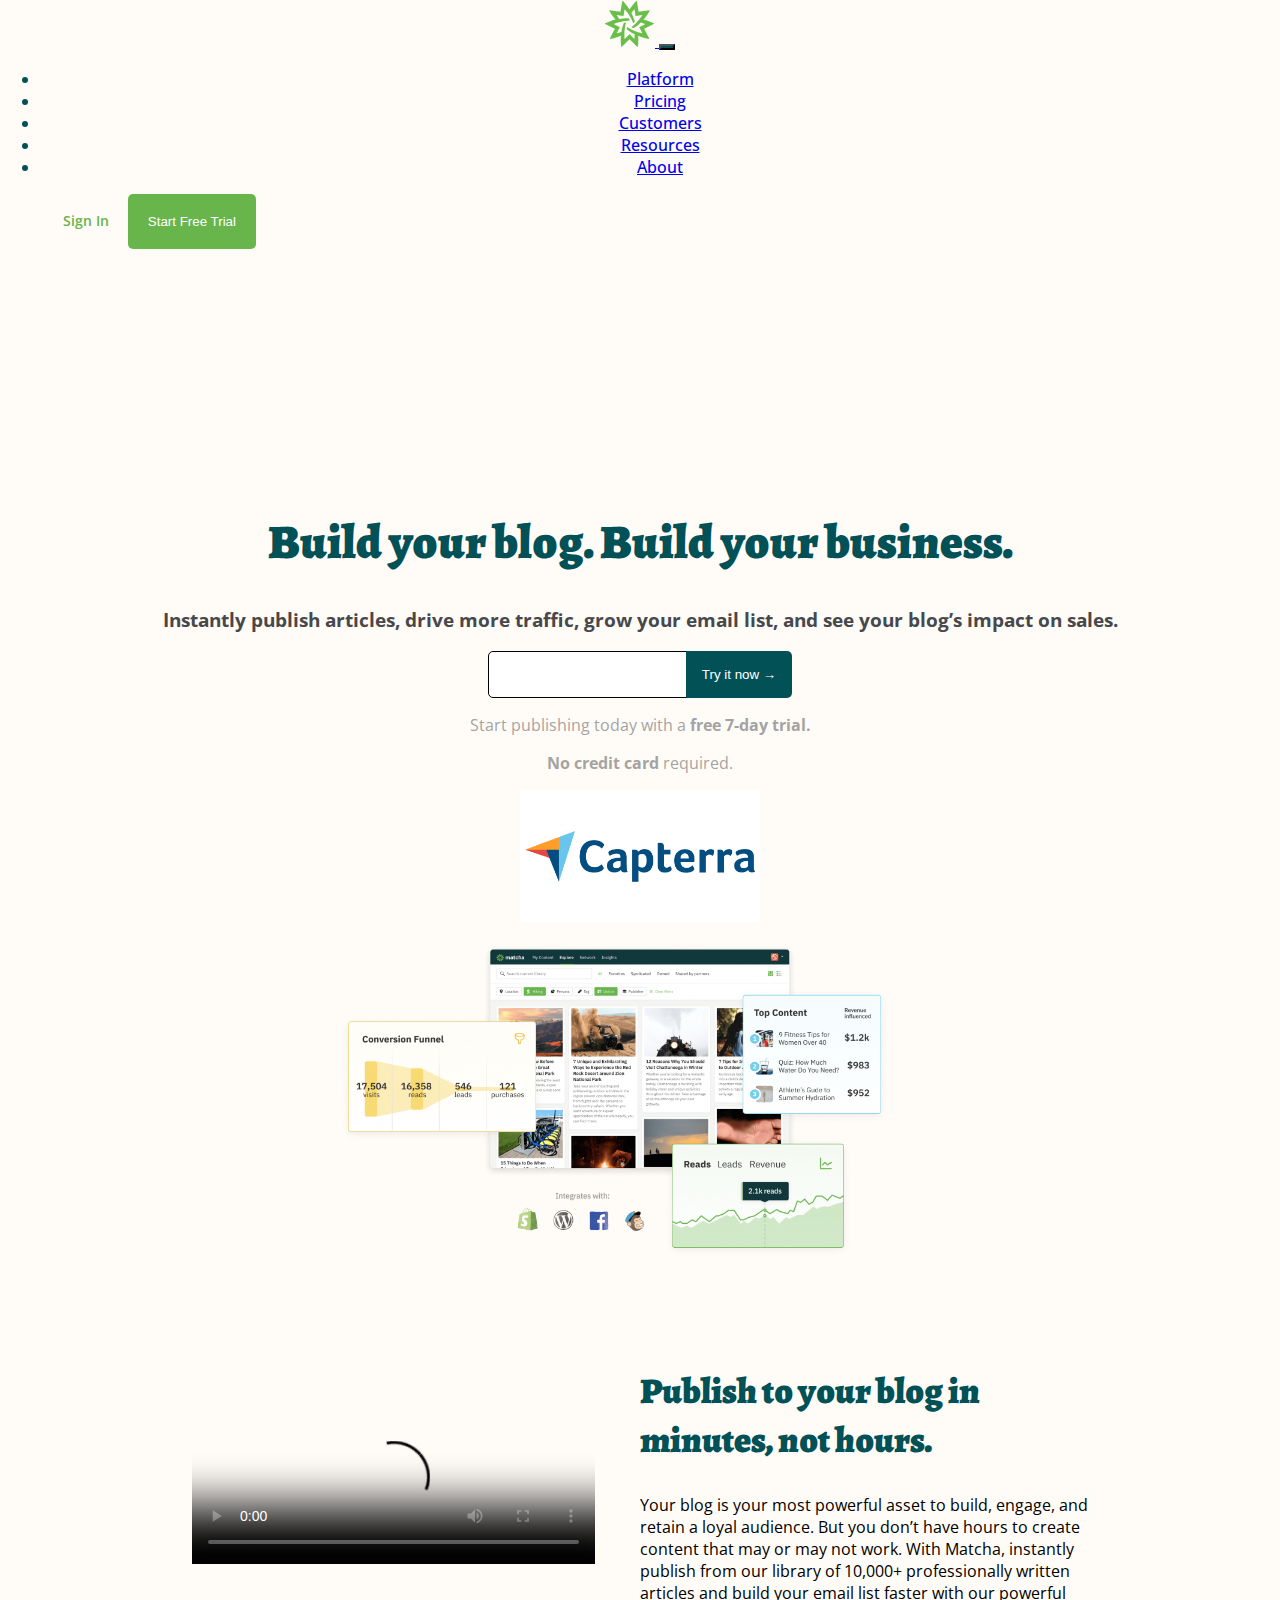
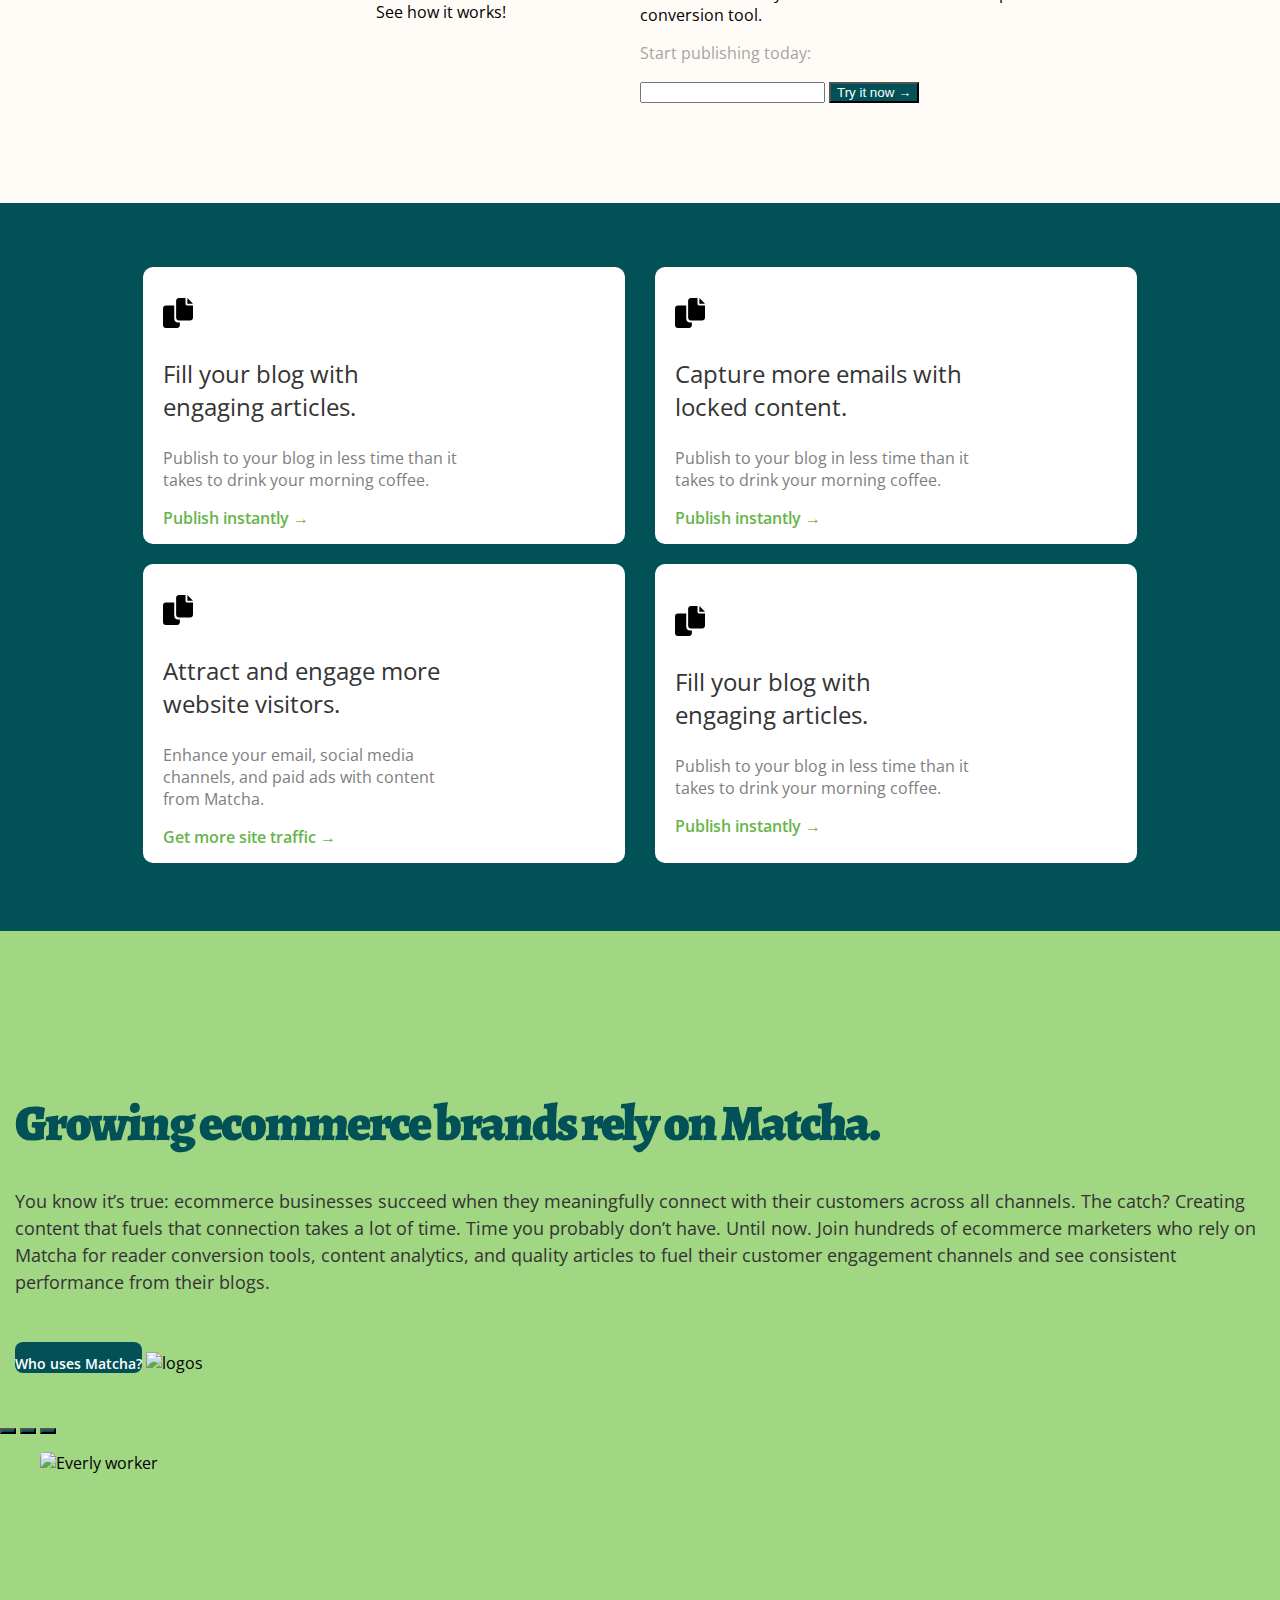
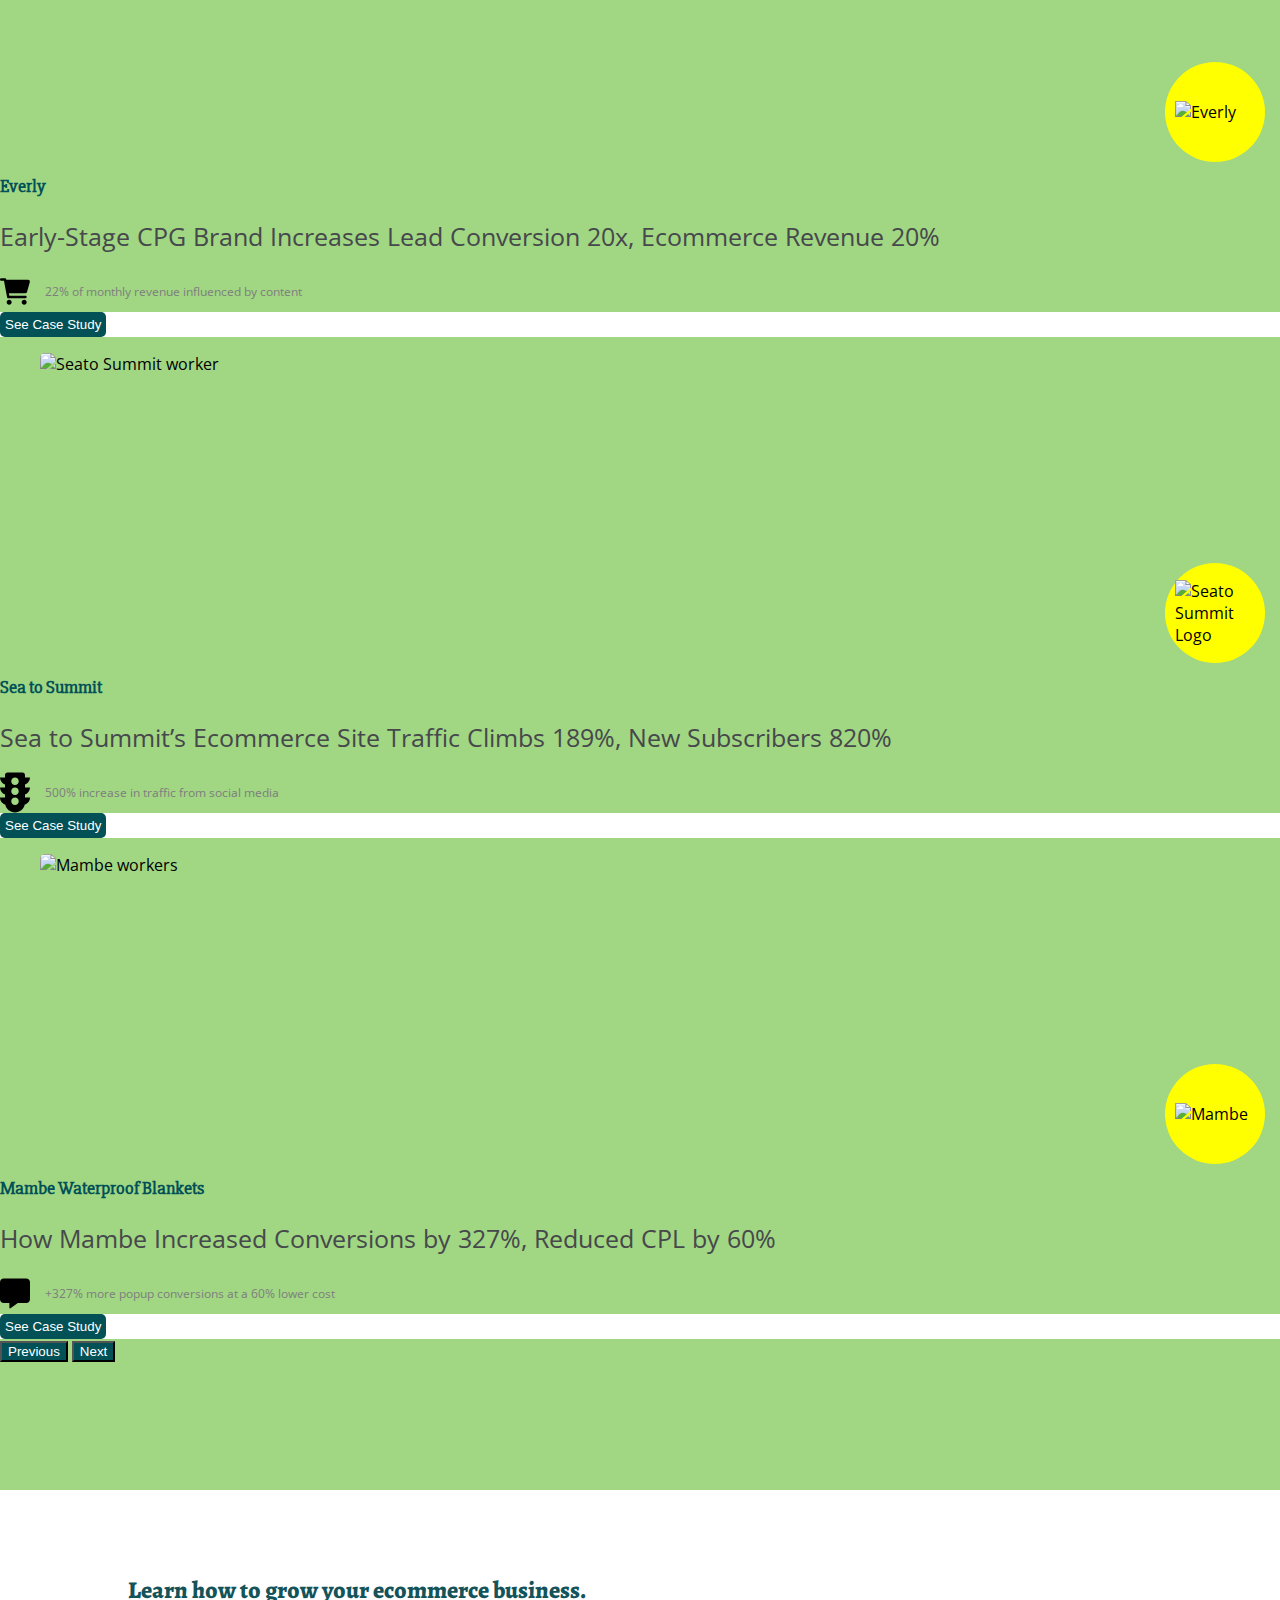
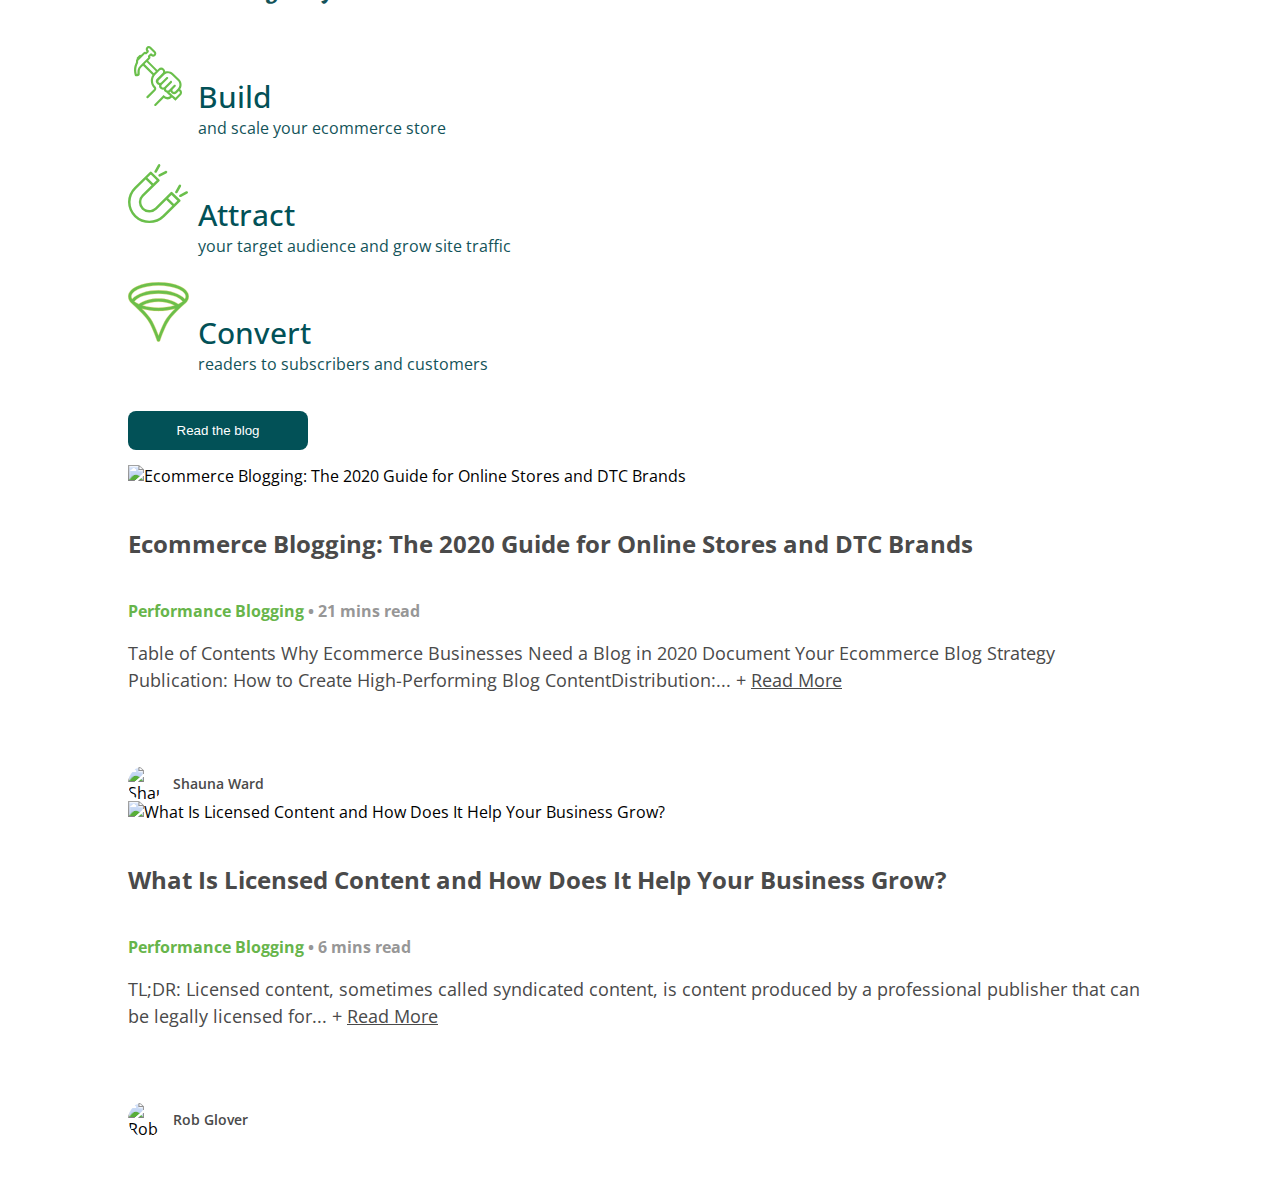
==== commit d5287040: "Cambios para septima clase" ====
--- a/index.html
+++ b/index.html
@@ -7,6 +7,7 @@
         <link rel="preconnect" href="https://fonts.gstatic.com" crossorigin>
         <link href="https://fonts.googleapis.com/css2?family=Alegreya:wght@500;700;900&family=Open+Sans:wght@400;500;700&family=Slabo+27px&display=swap" rel="stylesheet">
         <link rel="stylesheet" href="styles.css">
+        <link rel="stylesheet" href="output.css">
         <title>Matcha</title>
     </head>
     <body>
@@ -48,7 +49,7 @@
               <div class="collapse navbar-collapse" id="navbarSupportedContent">
                 <ul class="mx-auto navbar-nav mb-2 mb-lg-0">
                   <li class="nav-item">
-                    <a class="nav-link active" aria-current="page" href="#">Platform</a>
+                    <a class="nav-link active" aria-current="page" href="platform.html">Platform</a>
                   </li>
                   <li class="nav-item">
                     <a class="nav-link" href="#">Pricing</a>
@@ -339,6 +340,106 @@
             </div>
         </section>
 
+        <section class="container blog">
+          <div class="row">
+            <div class="col">
+              <h2 class="title">Learn how to grow your ecommerce business.</h2>
+              <article class="process-list">
+                <div class="process">
+                  <div class="process-icon">
+                    <img src="images/build.svg" alt="Build icon" />
+                  </div>
+                  <div class="process-description">
+                    <h3>Build</h3>
+                    <p>and scale your ecommerce store</p>
+                  </div>
+                </div>
+                <div class="process">
+                  <div class="process-icon">
+                    <img src="images/attract.svg" alt="Attract icon" />
+                  </div>
+                  <div class="process-description">
+                    <h3>Attract</h3>
+                    <p>your target audience and grow site traffic</p>
+                  </div>
+                </div>
+                <div class="process">
+                  <div class="process-icon">
+                    <img src="images/convert.svg" alt="Convert icon" />
+                  </div>
+                  <div class="process-description">
+                    <h3>Convert</h3>
+                    <p>readers to subscribers and customers</p>
+                  </div>
+                </div>
+              </article>
+              <button>Read the blog</button>
+            </div>
+            <div class="col">
+              <div class="card">
+                <img
+                  src="https://getmatcha.com/wp-content/uploads/2019/03/david-marcu-114194-1052x699.jpg"
+                  class="card-img-top"
+                  alt="Ecommerce Blogging: The 2020 Guide for Online Stores and DTC Brands"
+                />
+                <div class="card-body">
+                  <h5 class="card-title">
+                    Ecommerce Blogging: The 2020 Guide for Online Stores and DTC Brands
+                  </h5>
+                  <p class="metadata">
+                    <strong class="category">Performance Blogging </strong>
+                    <strong class="read-time">• 21 mins read</strong>
+                  </p>
+                  <p class="card-text">
+                    Table of Contents Why Ecommerce Businesses Need a Blog in
+                    2020 Document Your Ecommerce Blog Strategy Publication: How to Create
+                    High-Performing Blog ContentDistribution:...
+                    <span class="read-more">+ <a>Read More</a></span>
+                  </p>
+                  <div class="author">
+                    <img
+                      src="https://secure.gravatar.com/avatar/b1c37d9c6b3a36a5eb64d7112bf71ca4?s=96&d=retro&r=g"
+                      alt="Shauna Ward"
+                    />
+                    <p>Shauna Ward</p>
+                  </div>
+                </div>
+              </div>
+            </div>
+            <div class="col">
+              <div class="card">
+                <img
+                  src="https://getmatcha.com/wp-content/uploads/2019/06/arnel-hasanovic-MNd-Rka1o0Q-1049x699.jpg"
+                  class="card-img-top"
+                  alt="What Is Licensed Content and How Does It Help Your Business Grow?"
+                />
+                <div class="card-body">
+                  <h5 class="card-title">
+                    What Is Licensed Content and How Does It Help Your Business Grow?
+                  </h5>
+                  <p class="metadata">
+                    <strong class="category">Performance Blogging </strong>
+                    <strong class="read-time">• 6 mins read</strong>
+                  </p>
+                  <p class="card-text">
+                    TL;DR: Licensed content, sometimes called syndicated content, is
+                    content produced by a professional publisher that can be legally
+                    licensed for...
+                    <span class="read-more">+ <a>Read More</a></span>
+                  </p>
+                  <div class="author">
+                    <img
+                      src="https://secure.gravatar.com/avatar/c2f0381c76fae0875a4c15deb4e0a2f8?s=96&d=retro&r=g"
+                      alt="Rob Glover"
+                    />
+                    <p>Rob Glover</p>
+                  </div>
+                </div>
+              </div>
+            </div>
+          </div>
+        </section>
+
         <script src="https://cdn.jsdelivr.net/npm/@popperjs/core@2.11.5/dist/umd/popper.min.js" integrity="sha384-Xe+8cL9oJa6tN/veChSP7q+mnSPaj5Bcu9mPX5F5xIGE0DVittaqT5lorf0EI7Vk" crossorigin="anonymous"></script>
         <script src="https://cdn.jsdelivr.net/npm/bootstrap@5.2.0-beta1/dist/js/bootstrap.min.js" integrity="sha384-kjU+l4N0Yf4ZOJErLsIcvOU2qSb74wXpOhqTvwVx3OElZRweTnQ6d31fXEoRD1Jy" crossorigin="anonymous"></script>
     </body>
--- a/output.css
+++ b/output.css
@@ -0,0 +1,89 @@
+.blog .title {
+  font-family: "Alegreya", serif;
+  color: #135359;
+}
+
+.blog {
+  background-color: #fff;
+  max-width: unset;
+  padding: 5% 10%;
+}
+.blog .title {
+  font-weight: 800;
+}
+.blog .process-list {
+  margin: 40px 0 36px;
+}
+.blog .process-list .process {
+  margin-bottom: 25px;
+  display: flex;
+}
+.blog .process-list .process > div > h3 {
+  color: #025157;
+  margin-bottom: 0;
+  font-size: 30px;
+  font-weight: 500;
+}
+.blog .process-list .process > div > p {
+  color: #135359;
+  margin: 0;
+}
+.blog .process-list .process .process-icon {
+  width: 60px;
+  height: 60px;
+  margin-right: 10px;
+  text-align: center;
+}
+.blog .process-list .process .process-icon img {
+  height: 100%;
+}
+.blog button {
+  height: auto;
+  border-radius: 8px;
+  border: none;
+  padding: 12px;
+  width: 180px;
+  margin-bottom: 15px;
+}
+
+.card {
+  height: 100%;
+}
+.card .card-body .card-title {
+  font-size: 24px;
+  color: #4a4a4a;
+}
+.card .card-body .metadata .category {
+  color: #67b54b;
+}
+.card .card-body .metadata .read-time {
+  color: #979797;
+}
+.card .card-body .card-text {
+  color: #4a4a4a;
+  font-size: 18px;
+  line-height: 1.5em;
+  min-height: 6em;
+}
+.card .card-body .card-text .read-more > a {
+  text-decoration: underline;
+  background-color: unset;
+}
+.card .card-body .author {
+  display: flex;
+  align-items: center;
+}
+.card .card-body .author img {
+  border-radius: 50%;
+  width: 35px;
+  height: 35px;
+  margin-right: 10px;
+}
+.card .card-body .author p {
+  color: #4a4a4a;
+  font-size: 14px;
+  margin: 0;
+  font-weight: 600;
+}
+
+/*# sourceMappingURL=output.css.map */
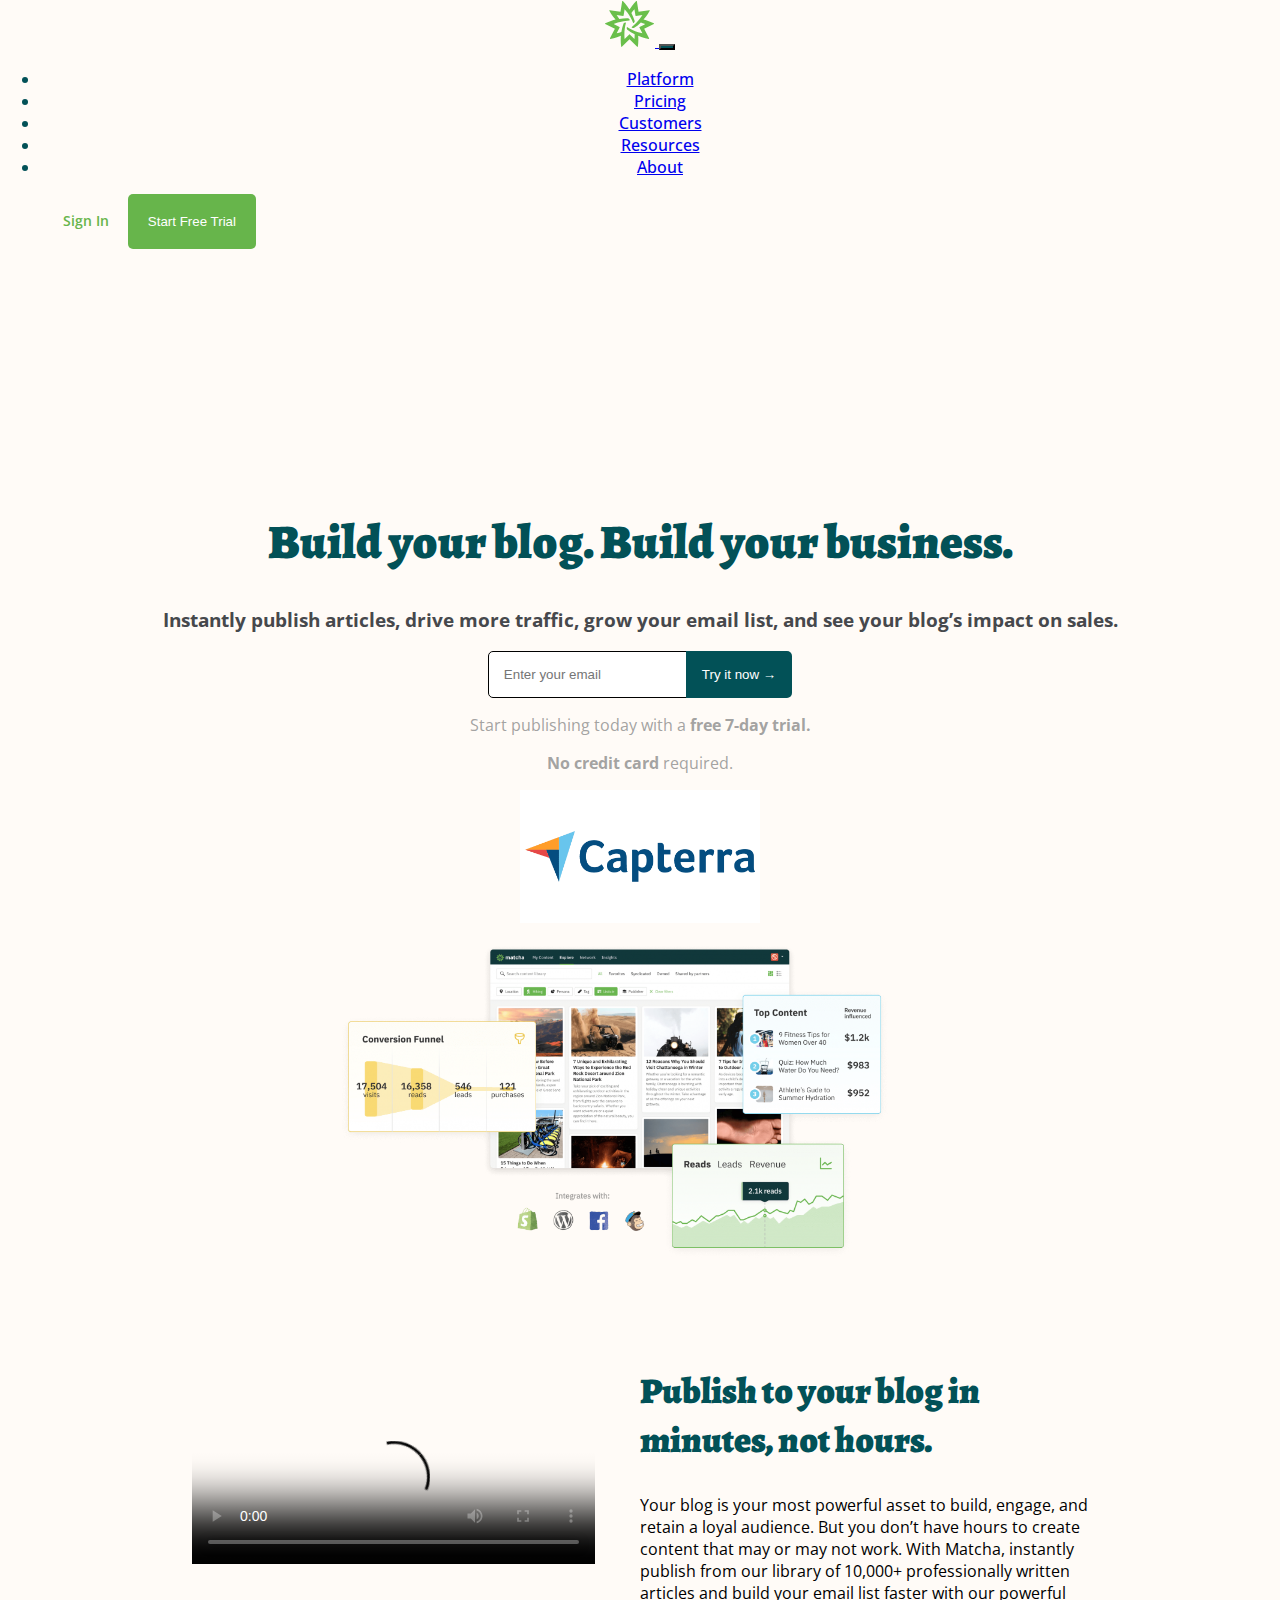
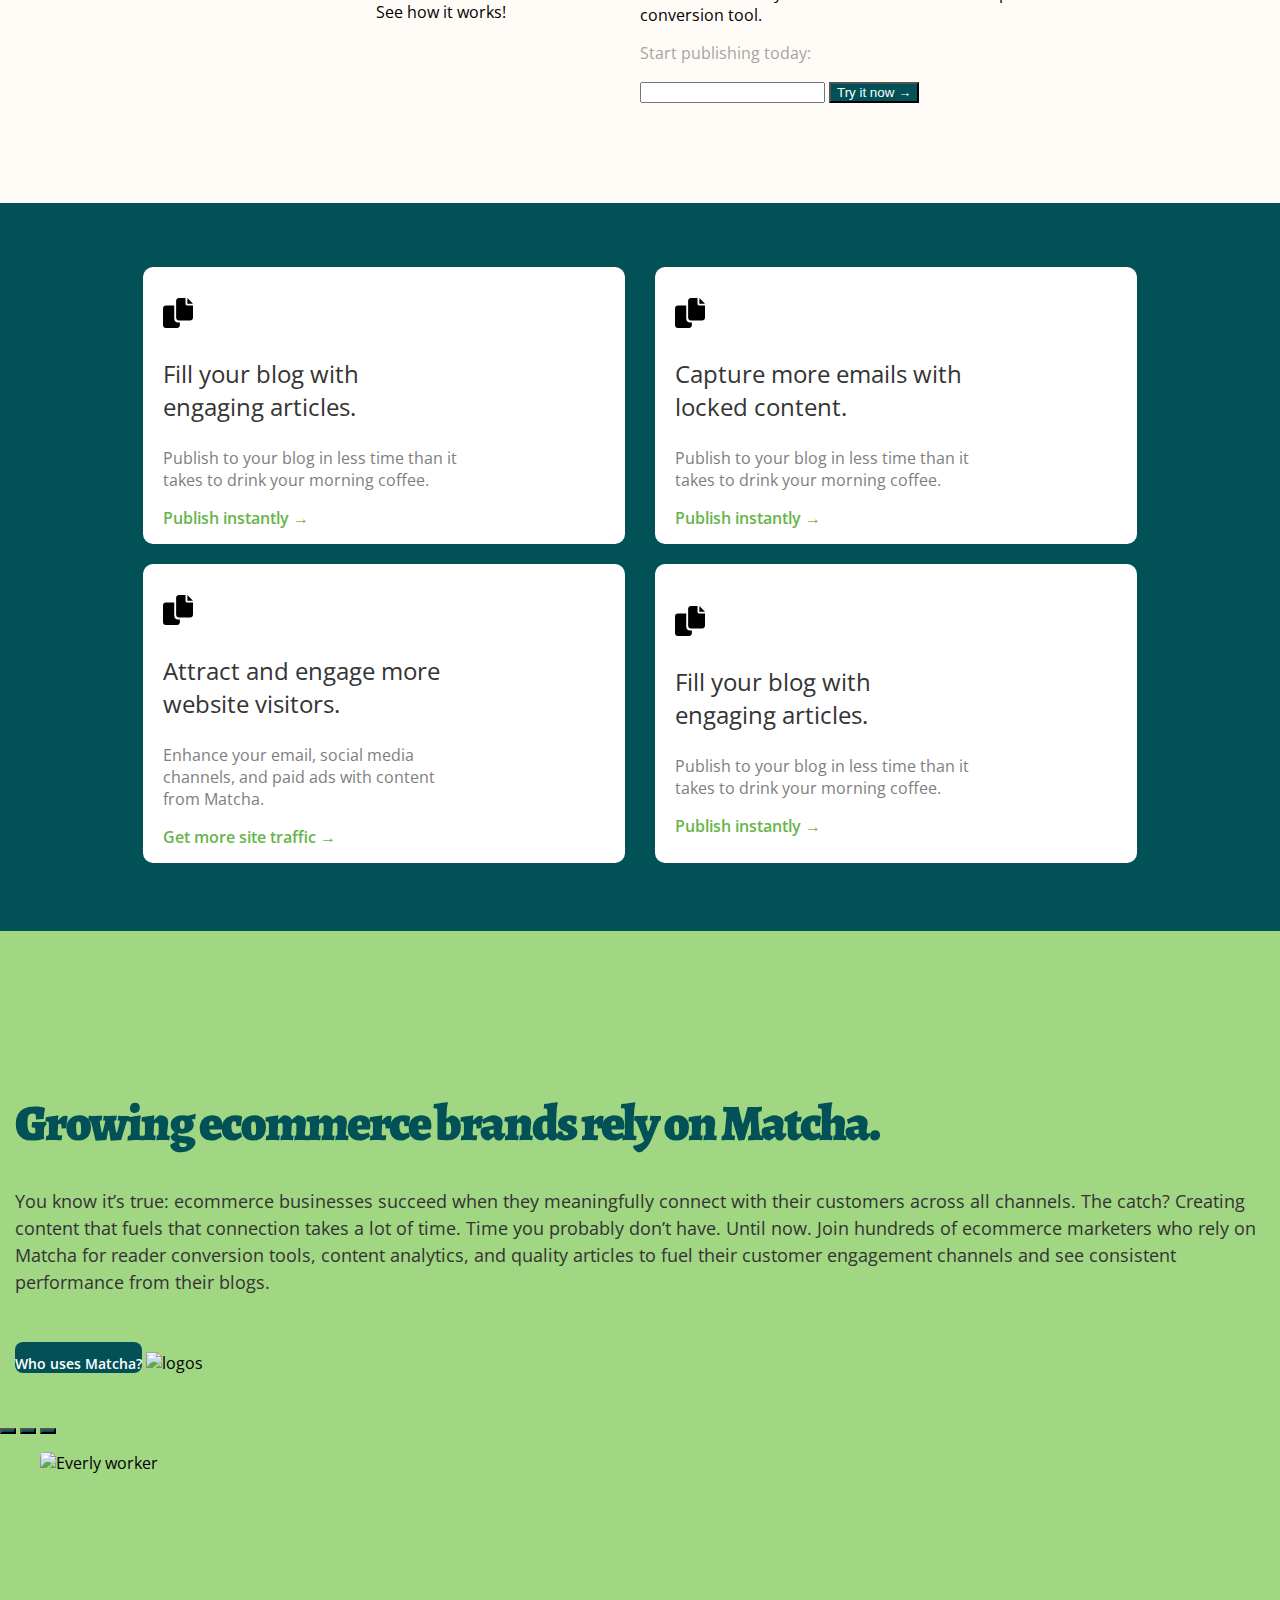
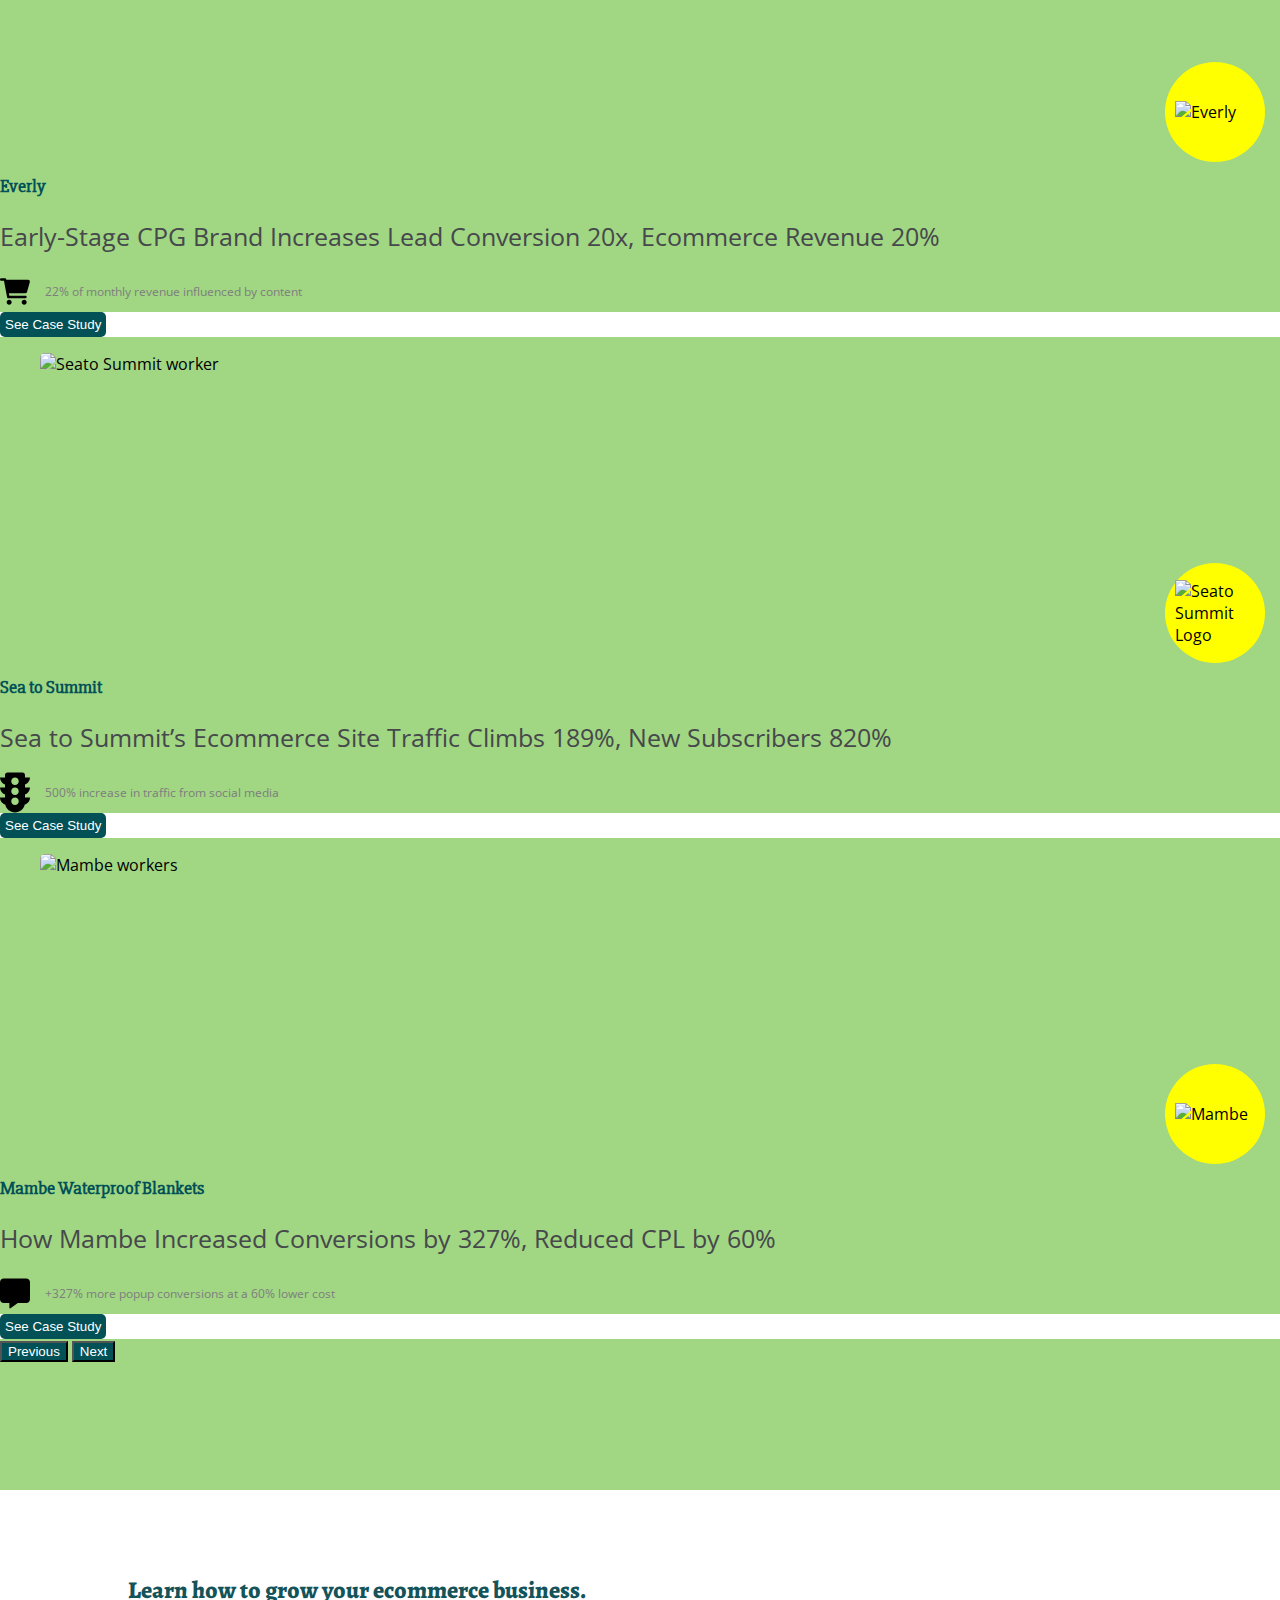
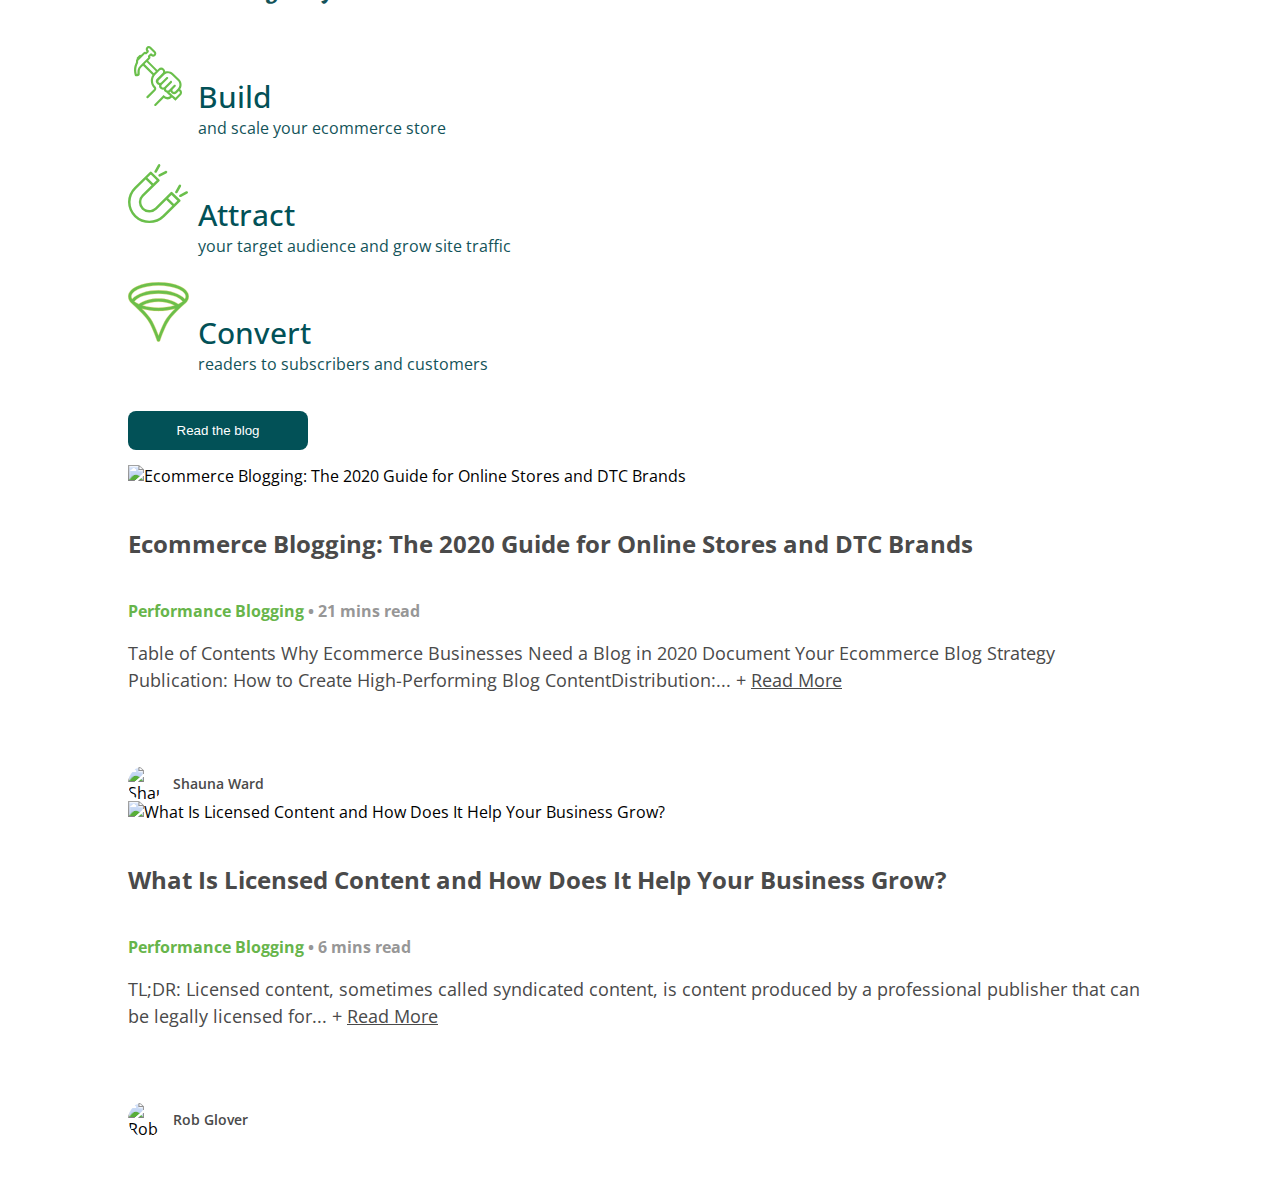
==== commit 0a4b97c8: "Cambios de la octava clase" ====
--- a/index.html
+++ b/index.html
@@ -78,8 +78,8 @@
             <h3>
                 Instantly publish articles, drive more traffic, grow your email list, and see your blog’s impact on sales.
             </h3>
-            <form>
-                <input type="email" />
+            <form class="signup-form">
+                <input type="email" placeholder="Enter your email" />
                 <button type="submit">
                     Try it now &rarr;
                 </button>
@@ -129,7 +129,7 @@
                     Your blog is your most powerful asset to build, engage, and retain a loyal audience. But you don’t have hours to create content that may or may not work. With Matcha, instantly publish from our library of 10,000+ professionally written articles and build your email list faster with our powerful conversion tool.
                 </p>
                 <p class="color-gris">Start publishing today:</p>
-                <form>
+                <form class="signup-form">
                     <input type="email" />
                     <button type="submit">
                         Try it now &rarr;
@@ -440,6 +440,7 @@
           </div>
         </section>
 
+        <script src="app.js"></script>
         <script src="https://cdn.jsdelivr.net/npm/@popperjs/core@2.11.5/dist/umd/popper.min.js" integrity="sha384-Xe+8cL9oJa6tN/veChSP7q+mnSPaj5Bcu9mPX5F5xIGE0DVittaqT5lorf0EI7Vk" crossorigin="anonymous"></script>
         <script src="https://cdn.jsdelivr.net/npm/bootstrap@5.2.0-beta1/dist/js/bootstrap.min.js" integrity="sha384-kjU+l4N0Yf4ZOJErLsIcvOU2qSb74wXpOhqTvwVx3OElZRweTnQ6d31fXEoRD1Jy" crossorigin="anonymous"></script>
     </body>
